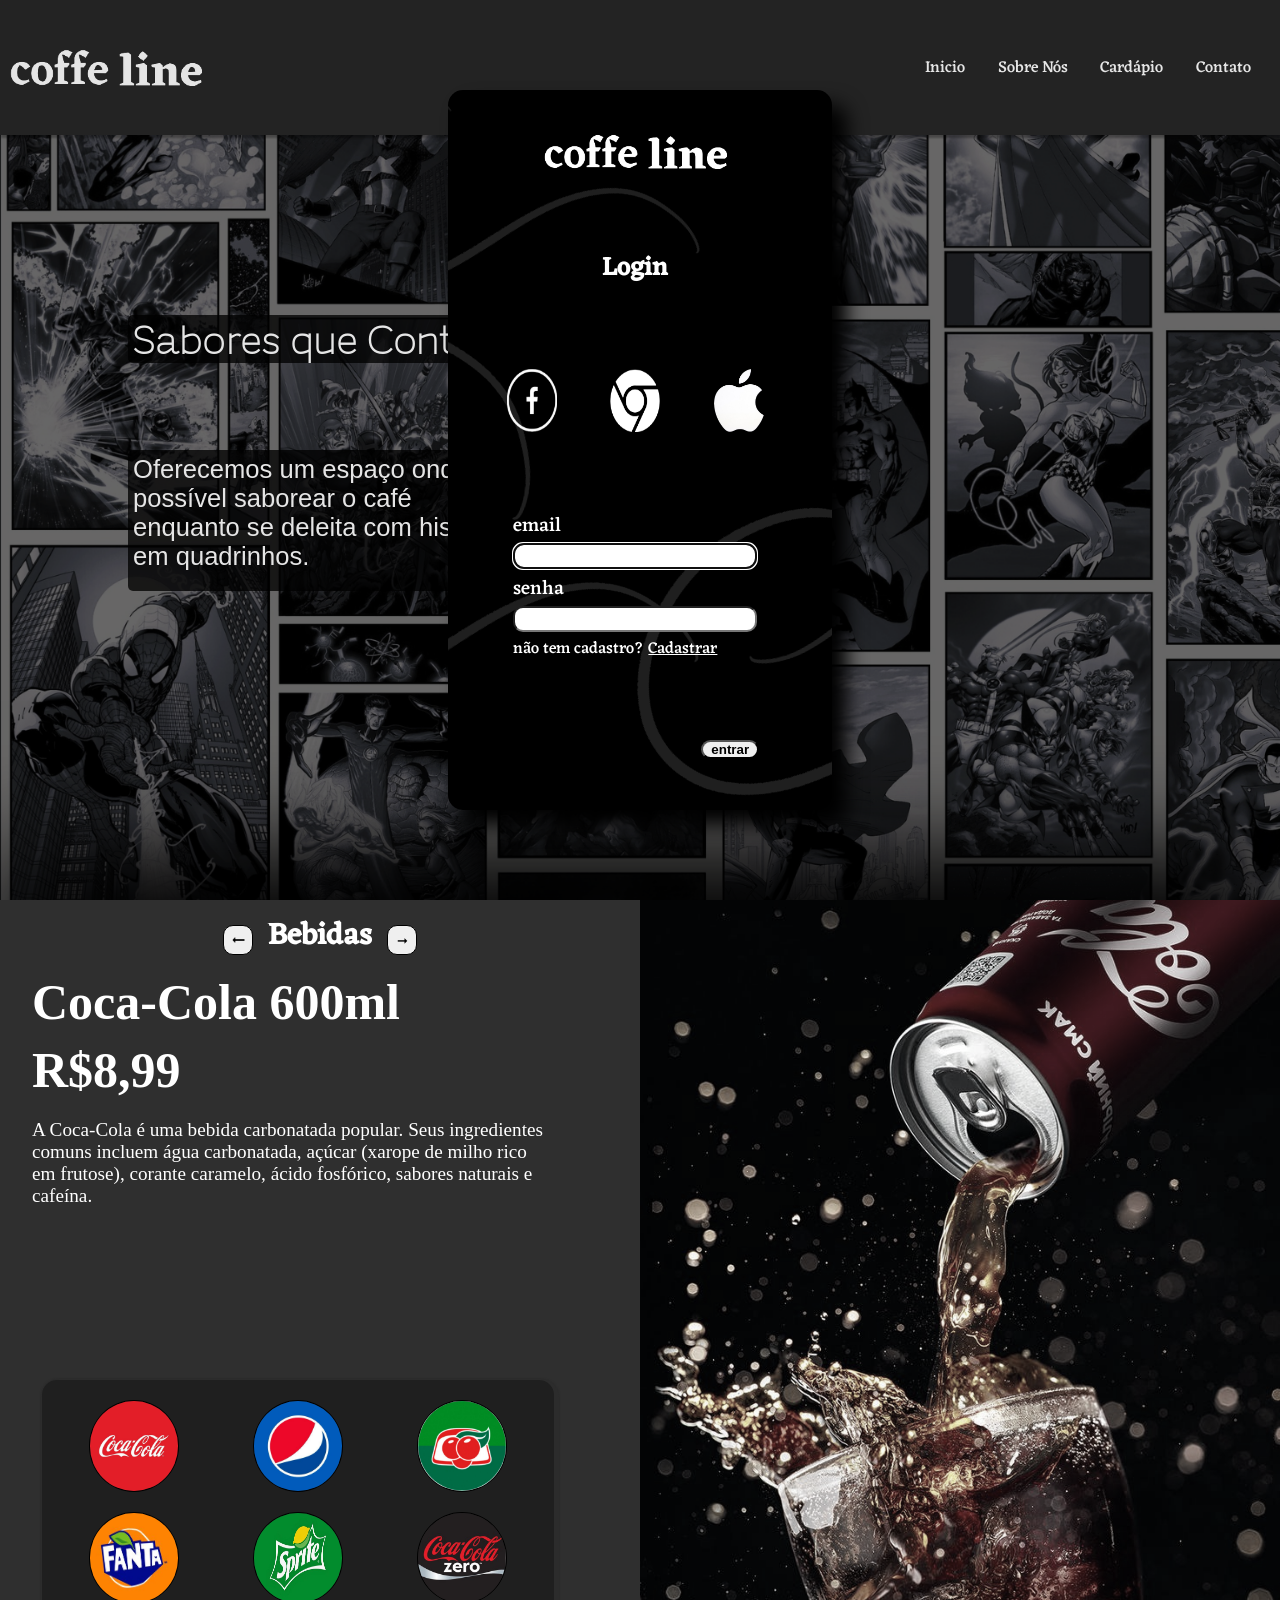
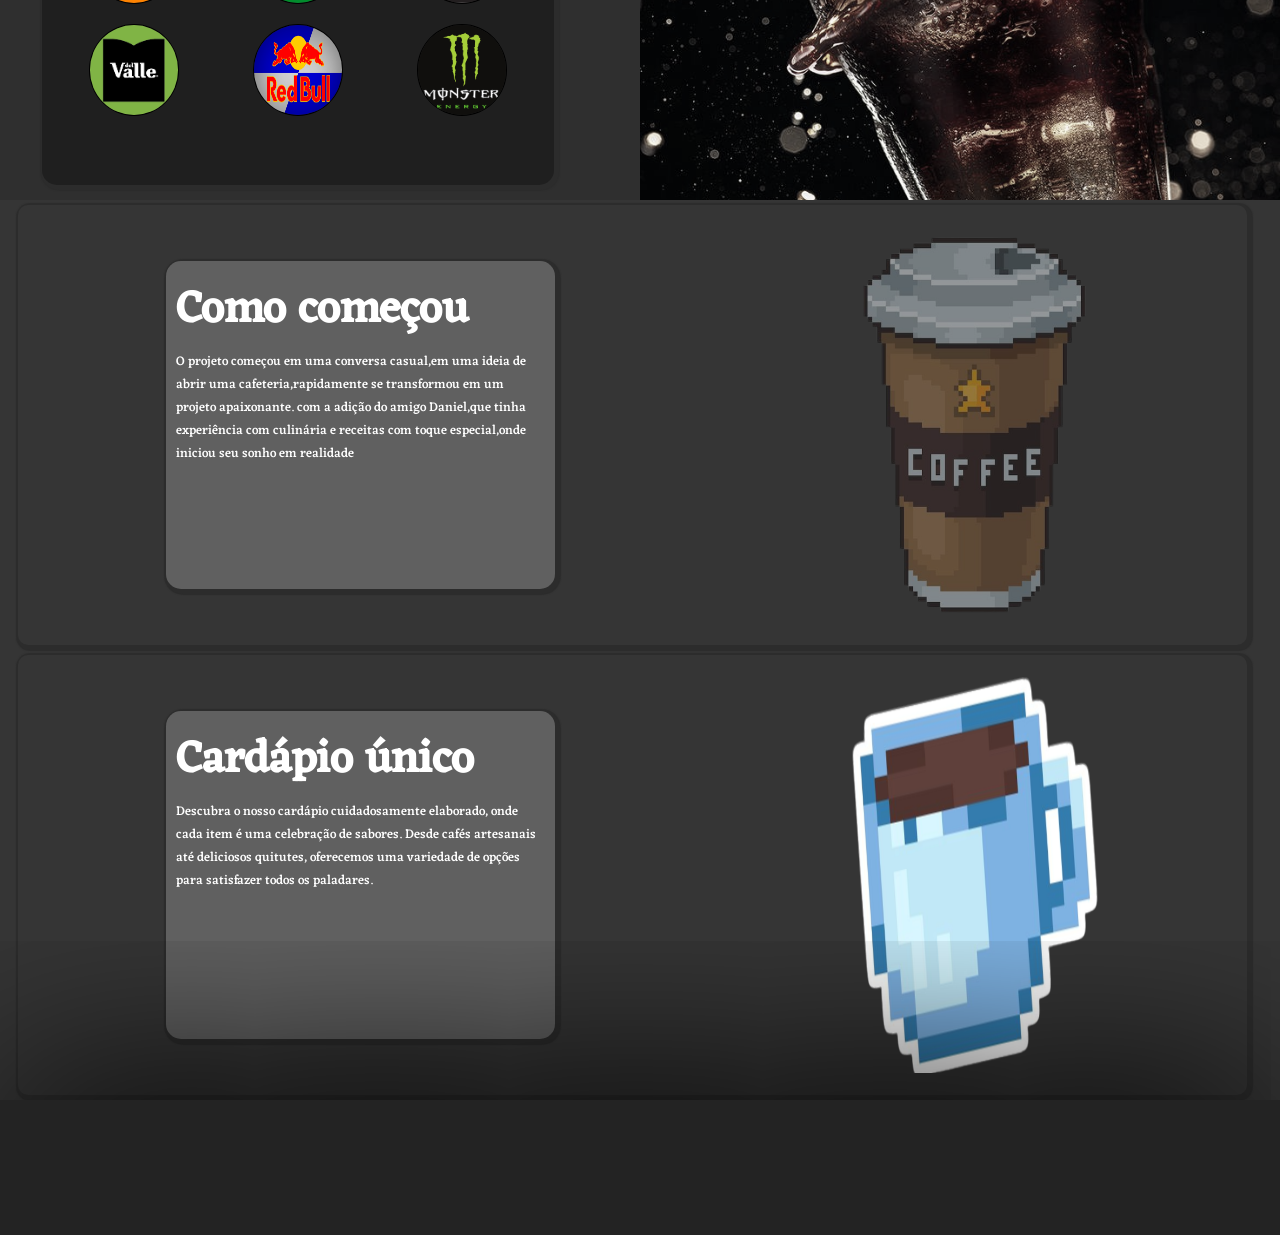
==== index.html @ c0de07dd "first commit" ====
<!DOCTYPE html>
<html lang="pt-br">
    <head>
        <meta charset="UTF-8">
        <meta name="author" content="Cauê">
        <meta name="viewport" content="width=device-width, initial-scale=1.0">
        <title>HOME| Cofe line</title>
        <link rel="stylesheet" href="static/css/style.css">
        <link rel="stylesheet" href="static/css/style2.css">
        <link rel="icon" href="static/img/logo.png" type="image/x-icon">
    </head>

    <body onload="abrirForm()">
        <dialog  id="dialog-form" >
            <form id="form-login">
                <img src="static/img/form/name-header.png" alt="logo-login" id="login-logo">
                <h3 id="login">Login</h3>

            <div id="login-imgs">
                <img class="imgform" src="static/img/form/facebook.png" alt="login-face">
                <img class="imgform" src="static/img/form/chorome.png" alt="login-chorome">
                <img class="imgform" src="static/img/form/apple.png" alt="login-apple">
            </div>
            <div>

                <label  for="email" class="input-area">email</label><br>
                <input type="email" name="email" id="contact" class="input-area"><br>
                <label  for="senha" class="input-area">senha</label><br class="br">
                <input type="password" id="senha" class="input-area"><br>
                <span class="spanCad">não tem cadastro? <a href="cadastro.html" style="color: white;">Cadastrar</a></span>

            </div>
            <div>
                <input id="button-logar"type="submit" value="entrar">
            </div>
           </form>

        </dialog>
        <header id="header">
            <div class="cabeçalho">
            <img src="static/img/form/name-header.png"  onclick="reload()" id="site-name" width="15%" height="auto" style="margin-left:10px;" >
                <ul>

                    <li class="li-header">
                        <a class="scroll-text" href="#slide-animation">Inicio</a>

                    </li>
                    <li class="li-header">
                       <a class="scroll-text" href="#aboutUs">Sobre Nós</a>
                    </li>
                    <li class="li-header">
                    <a class="scroll-text" href="#section-menu"> Cardápio</a>
                    </li>
                    <li class="li-header" onclick="contatos()">
                        Contato

                        <dialog class="janela-contato" id="janela-contato" >
                            <div id="div-contato">

                                <a class="link-contato" href="https://www.instagram.com/lukkzjj/" target="_blank">    <img src="static/img/face.png" alt="facebook Contato">
                                </a>
                                <a class="link-contato" href="https://www.instagram.com/cauekkzjj/" target="_blank">    <img src="static/img/instagran.png" alt="instagran contatos">
                                </a>
                            </div>
                        </dialog>

                    </li>

                </ul>

            </div>

                <div class="cat-image" id="backGround-1">
                        <h2 class="cat-txt" >Entre no nosso mundo em 2D!!  </h2>
                        <p class="cat-txt2">

                            Em nossa cafeteria, cada xícara de café é uma tela em branco,
                            esperando para ser preenchida com sabores
                            vibrantes e aromas que despertam.

                        </p>
                </div>
                <div id="slide-animation">
                    <div class="cat-image" id="backGround-2">
                        <h2 class="cat-txt">Sabores que Contam Histórias</h2>
                        <p class="cat-txt2">

                            Oferecemos um espaço onde é possível saborear o café enquanto
                            se deleita com histórias em quadrinhos.

                        </p>
                    </div>
                    <div class="cat-image" id="backGround-3">

                        <h2 class="cat-txt">Cada Latte, uma Obra de Gênio</h2>
                        <p class="cat-txt2">

                            Cada xícara é uma tela onde as nuances das pinturas famosas ganham vida,
                            em um verdadeiro espetáculo para os olhos e o paladar.


                        </p>
                    </div>
                </div>


        </header>
        <section id="section-menu">

                <div class="menu" id="cardapio">

                    <nav id="side-menu">
                        <button id="left" onclick="changeClassOfFoods(event)" class="arrow-button" c>🠔</button>
                        <h3  id="cardapio-escolha" >Bebidas</h3>
                        <button id="right" onclick="changeClassOfFoods(event)" class="arrow-button">➞</button>

                    </nav>
                    <div class="infoIguaria">
                        <h3 id="nome-produto">Coca-Cola 600ml</h3>
                        <h3 id="preco-produto">R$8,99</h3>
                        <p id="info-produto">A Coca-Cola é uma bebida carbonatada popular. Seus ingredientes comuns incluem água carbonatada, açúcar (xarope de milho rico em frutose), corante caramelo, ácido fosfórico, sabores naturais e cafeína.

                        </p>

                    </div>
                    <div class="menu-2">
                        <div class="grupoDeIguarias">
                            <img onclick="changeImage(event)" id="coca" class="iguarias" src="static/img/coca.jpg" alt="alimento do cardapio">
                            <img onclick="changeImage(event)" id="pepsi" class="iguarias" src="static/img/pepsi.jpeg" alt="alimento do cardapio">
                            <img onclick="changeImage(event)" id="guarana" class="iguarias" src="static/img/guarana.jpg" alt="alimento do cardapio">
                        </div>
                        <div class="grupoDeIguarias">
                            <img onclick="changeImage(event)" id="fanta" class="iguarias" src="static/img/fanta.jpg" alt="alimento do cardapio">
                            <img onclick="changeImage(event)" id="sprite" class="iguarias" src="static/img/sprite.jpg" alt="alimento do cardapio">
                            <img onclick="changeImage(event)" id="coca0" class="iguarias" src="static/img/coca0.jpg" alt="alimento do cardapio">
                            </div>
                        <div class="grupoDeIguarias">
                            <img onclick="changeImage(event)" id="dell" class="iguarias" src="static/img/dell.jpg" alt="alimento do cardapio">
                            <img onclick="changeImage(event)" id="bull" class="iguarias" src="static/img/bull.jpg" alt="alimento do cardapio">
                            <img onclick="changeImage(event)" id="monster" class="iguarias" src="static/img/monster.png" alt="alimento do cardapio">
                        </div>
                    </div>
                </div>
                <div class="menu" id="comidas">
                </div>
        </section>
        <section id="aboutUs">
            <div class="flex">
                <div class="div-about">
                    <h3 style="font-family: eczar;font-size: 3.5vw;">Como começou</h3>
                    <p style="font-size: 1vw;font-family: eczar;max-height:60%;">O projeto começou em uma conversa casual,em uma ideia de abrir uma cafeteria,rapidamente se transformou em um projeto apaixonante.
                        com a adição do amigo Daniel,que tinha experiência com culinária e receitas com toque especial,onde iniciou seu sonho em realidade</p>
                </div>
                <img class="img-about" id="cafeAbout" src="static/img/aboutUs.png" alt="sobre nós arte">
            </div>
            <div class="flex">
                <div class="div-about">
                    <h3 style="font-family: eczar;font-size: 3.5vw;">Cardápio único</h3>
                    <p style="font-size: 1vw;font-family: eczar;max-height: 30%;">Descubra o nosso cardápio cuidadosamente elaborado, onde cada item é uma celebração de sabores. Desde cafés artesanais até deliciosos quitutes, oferecemos uma variedade de opções para satisfazer todos os paladares.</p>

                </div>
                <img class="img-about" id="xicaraPixel" src="static/img/aboutUs2.png" alt="sobre nós arte">
            </div>
        </section>
        <footer>
            <div>

            </div>
        </footer>
        <script src="static/JavaScript/CF.js"></script>
        <script src="static/JavaScript/CF2.js"></script>
    </body>
</html>
---- static/css/style.css ----
*{
    margin:0;
    padding:0;
}
body{
    height:100%;
    background-color: #b70000;
    color:white;
    overflow-x: hidden;

}

html{
  scroll-behavior:smooth;
}
header{
    position:relative;
    height:100vh;
    width:100%;
}
.li-header{
    font-weight:600;
    font-family:'eczar', sans-serif;
    font-weight: 300;
    cursor: pointer;
    outline: none;
    position: relative;
    margin: 3px;
   

}
.li-header::selection,#cat-txt::selection,#cat-txt2::selection,#site-name::selection {
    background-color: transparent;
}
#site-name{
    cursor: pointer;   
}
ul{
    display: flex;
    list-style-type: none;
    width:30%;
    justify-content:space-evenly;
    position: relative;

}
.scroll-text{
    text-decoration: none;
    color: white;
  
}
.cabeçalho{
    display:flex;
    position:absolute;
    height:15%;
    background-color: #272727;
    box-shadow:2px 2px 2px 1px #0000004f;
    width:100%; 
    justify-content:space-between;
    align-items:center;
    z-index:1;
}
@keyframes slide-left{
    
    100%{
        
        transform:translateX(-100%);
        
    } 
}
    

.cat-image{         
    position: absolute;
    top:15%;
    height:100%;
    width:100%;
    background-size: cover;
    display:flex;
}
@font-face {
    font-family: 'eczar';
    src: url(../css/static/Eczar-Medium.ttf);
}
@font-face {
    font-family:'fortheenas' ;
    src: url(Fortheenas_01.otf) format('truetype');
}
.cat-txt{
    letter-spacing: 0.01em;
    font-family: 'fortheenas', sans-serif;
    font-size: 3vw;
    max-height: 3vw;
    color:#FFFFFF;
    font-weight:900;
    position:absolute;
    top: 20%; 
    left: 10%;  
    transition: ease 0.3s; 
    background-color: #000000c3;
    border-radius: 5px;
    padding: 5px;

}/*color:#363a5e;*/
.cat-txt2{  
    position: absolute;
    width: 40%;
    font-size:2vw;
    padding: 5px;
    color:#ffffff;
    max-width: 30vw;
    max-height: 30vw;
    font-family:'verdana',sans-serif;
    transition: ease 0.3s;
    background-color: #000000c3;
    border-radius: 5px;
    padding: 5px 5px 20px 5px;
    top:35%;
    left:10%;
}
#backGround-1{
    animation: slide-left 2.5s forwards;
    animation-play-state:paused; 
    background-image:url(../img/cat-image.png); 
    right: 0%;
}
#backGround-2{
    right:-100%;
    animation: slide-left 2.5s forwards;
    animation-play-state: paused; 
    background-image:url(../img/gibis.png);
}
#backGround-3{
    right:-200%;
    animation: slide-left 2.5s forwards;
    animation-play-state: paused; 
    background-image:url(../img/van-gogh.jpg);    
}
 .janela-contato{
    background-color: rgb(255, 255, 255);
    border-radius: 5px;
    border:1px solid rgba(0, 0, 0, 0.548);
    box-shadow:none ;   
    cursor: default;
    outline: none   ;
    width:100%;
    max-width: 5vw;
    height:20vh;
    max-width: 20vh;
    position:absolute;
    padding: 5px;
    opacity: 0.9;
    
    
    
 } 
 .link-contato{
    width: 70%;
    height: auto;
    text-decoration: none;
    max-width:5vw;
    cursor: default;
    outline: none   ;
 }
 .Contato{
    height: auto;
    width: 100%;
    cursor: pointer;
 }
 #div-contato{
    display: flex;
    flex-direction: column;
    justify-content: space-evenly;
    align-items: center;
    width: 100%;
    height: 100%;
 } 
#section-menu{
    background-color: #272727;
    position: relative;
    box-shadow:0 -50px 100px #000 ;
    display: flex;
    width: 100%;
    height:100vh;
    
}
.menu{
    width: 50%;
    height: 100%;
        
}
#cardapio{
    background-color: #2f2f2f;
    position: relative;
    
}
#comidas{
    background-image:url(../img/banner-coca.jpeg);
    background-position-x:50%;
    background-position-y: 70%;
    background-size: cover;
    filter:saturate(25%);
    


}
.menu-2{
    background-color: rgb(31, 31, 31);
    position: absolute;
    left: 5%;
    height: 45%;
    margin: 5px 0  0 10px;
    width: 80%;
    bottom: 15px;
    border-radius: 15px;
    box-shadow: #2c2c2c 2px 2px 1px 4px;

}

#cardapio-escolha{
    font-family: eczar; 
    font-size: 30px;
    
}
#side-menu{
    display: flex;
    justify-content: center;
    margin: 10px;
    
}
.arrow-button {
    margin: 15px 15px 0 15px;
    width: 30px;
    height: 30px;
    border:solid 1px black;
    border-radius: 10px;
}
.iguarias{
    width: 18%;
    height: 100px;
    max-height:10vh;
    border-radius: 50%;
    border: #000 solid 1px;  
    cursor: pointer;

}
.grupoDeIguarias{
    display: flex;
    justify-content: space-around;
    margin:20px 10px 5px 10px;
}
.infoIguaria{
    position: absolute;
    left:5%;
    width: 80%;
}
#nome-produto{
    font-size: 50px;
}
#preco-produto{
    font-size: 50px;
    margin:10px 0 20px 0;
}
#info-produto{
    font-size: 1.5vw;
}
#aboutUs{
    height:100vh;
    width:100%;
    background-color:rgb(53, 53, 53);
    display: flex;
    position: relative;
    flex-direction: column;
    max-height: 100vh;
    justify-content: center;

}
#cafeAbout{
    display: inline-block;
    width: 20%;
    opacity: 0.5;
}
.div-about{
    background-color:rgb(96, 96, 96) ;
    border-radius: 15px;
    width: 30%;
    padding: 10px;
    height: 70%;
    box-shadow: #2c2c2c 2px 2px 1px 4px; 

}
.flex{
    display: flex;
    justify-content: space-around;
    align-items: center;
    height: 50%;
    box-shadow: #2c2c2c 2px 2px 1px 4px; 
    position: relative;
    left:1%;
    max-height: 50vh;
    width: 96%;
    margin:5px;
    border-radius: 10px;

}
.img-about{
    display: block;
    width: 30%;
    height: 90%;
}
#xicaraPixel{
    width: 20%;
}
footer{
    background-color: #232323;
    height: 15vh; 
   position: relative;
   box-shadow: black 0 -10px 200px;
}
---- static/css/style2.css ----
#dialog-form{
    background-image:url(../img/form/site.png);
    height: 80vh;
    width: 30vw;
    max-height: 60vw;
    position: fixed;
    color: white;
    left:35%;
    top:10%;
    border-radius: 15px;
    box-shadow: 15px 15px 20px black;
    border: none;
    font-family: eczar;
}
#dialog-form:focus {
    outline: none;   
} 
#form-login{
    height:95%;
    width: 95%;
    display: flex;
    flex-direction: column;
    align-items: center;
    justify-content: space-around;
    padding: 5px;
}
.imgform{
    width: 13%;
    padding: auto;
    min-width: 50px;
    height: auto;
    cursor: pointer;
   
}
#login{
    font-family: eczar;
    font-size: 2vw;
}
#login-imgs{
    display: flex;
    justify-content: space-evenly;
}
.input-area{
    font-size: 1.5vw;
    border-radius: 10px;
}
#button-logar{
    position: absolute;
    right: 19%;
    width: 15%;
    border-radius:15px;
    font-weight: 900;
}
#login-logo{
    width: 50%;
}
#cadastrarOrLogin{
    cursor: pointer;
}
#cadastrarOrLogin:hover{
    color:gray;
}
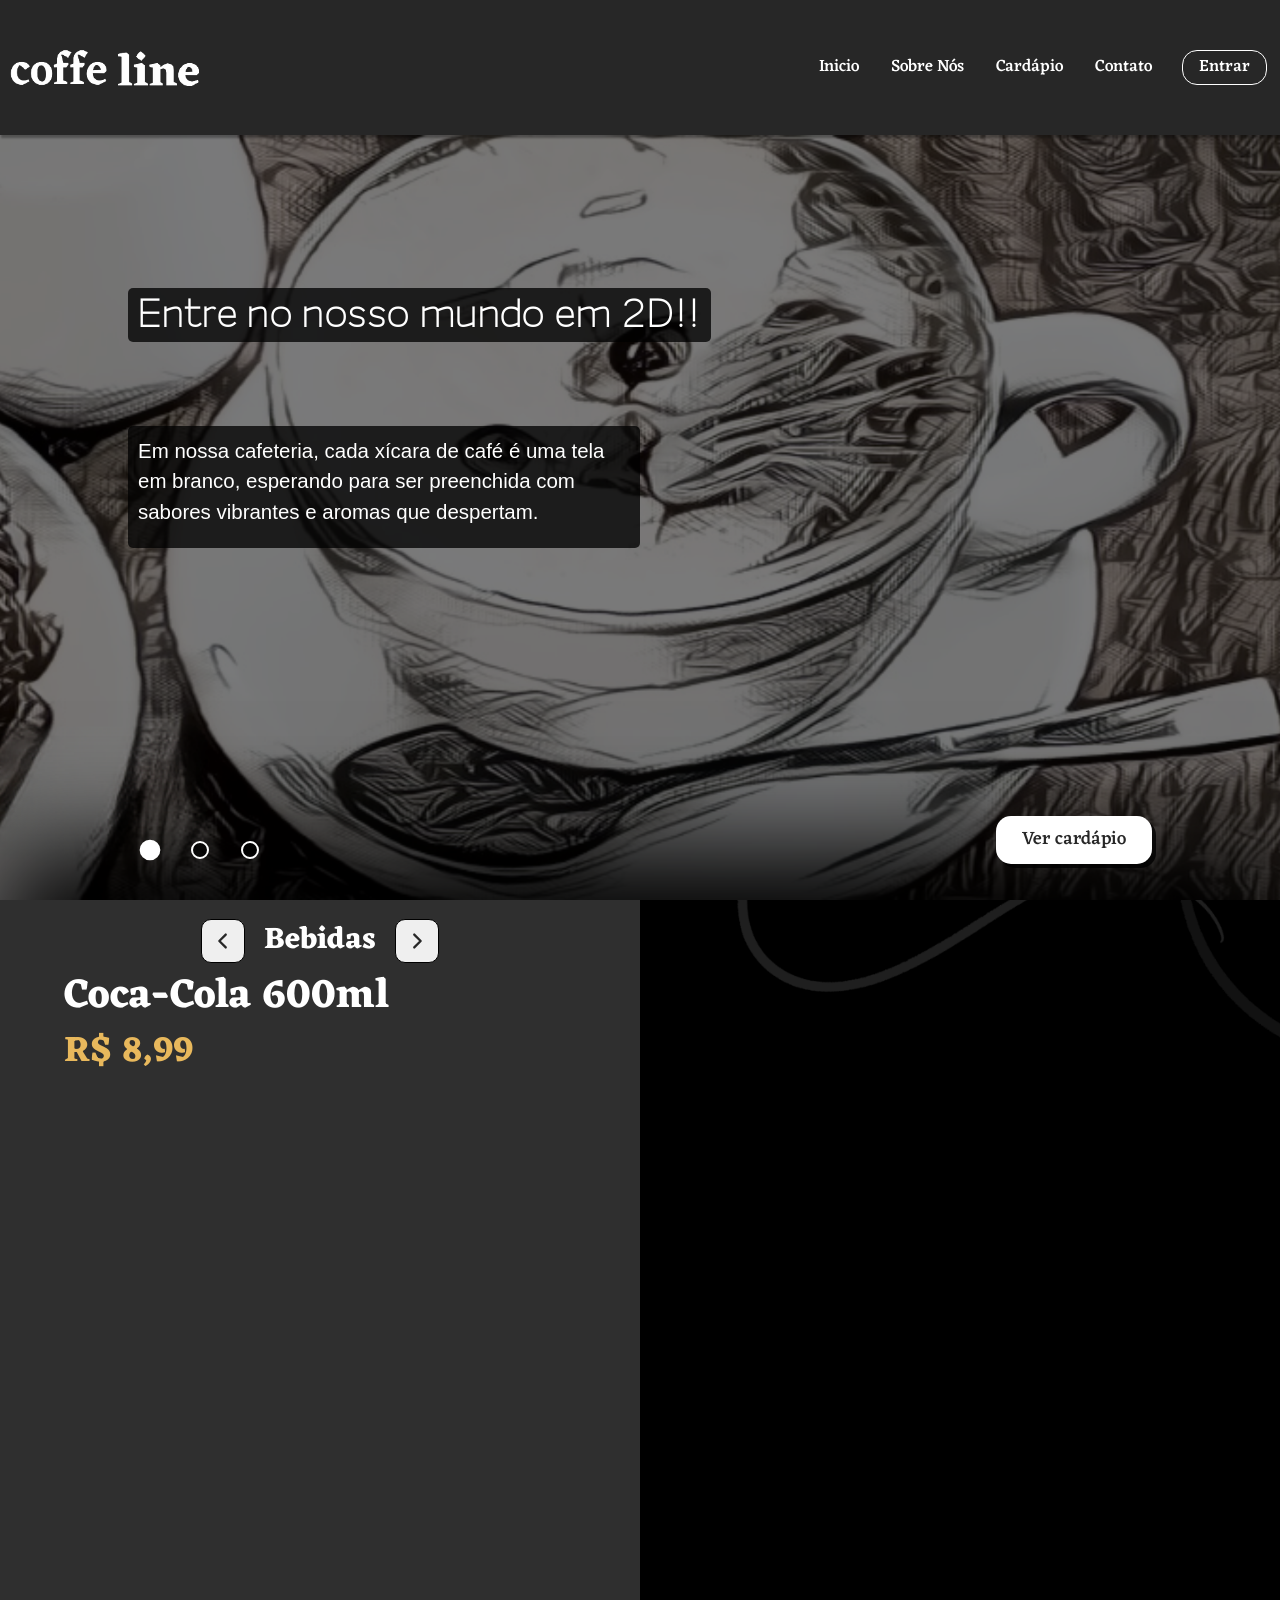
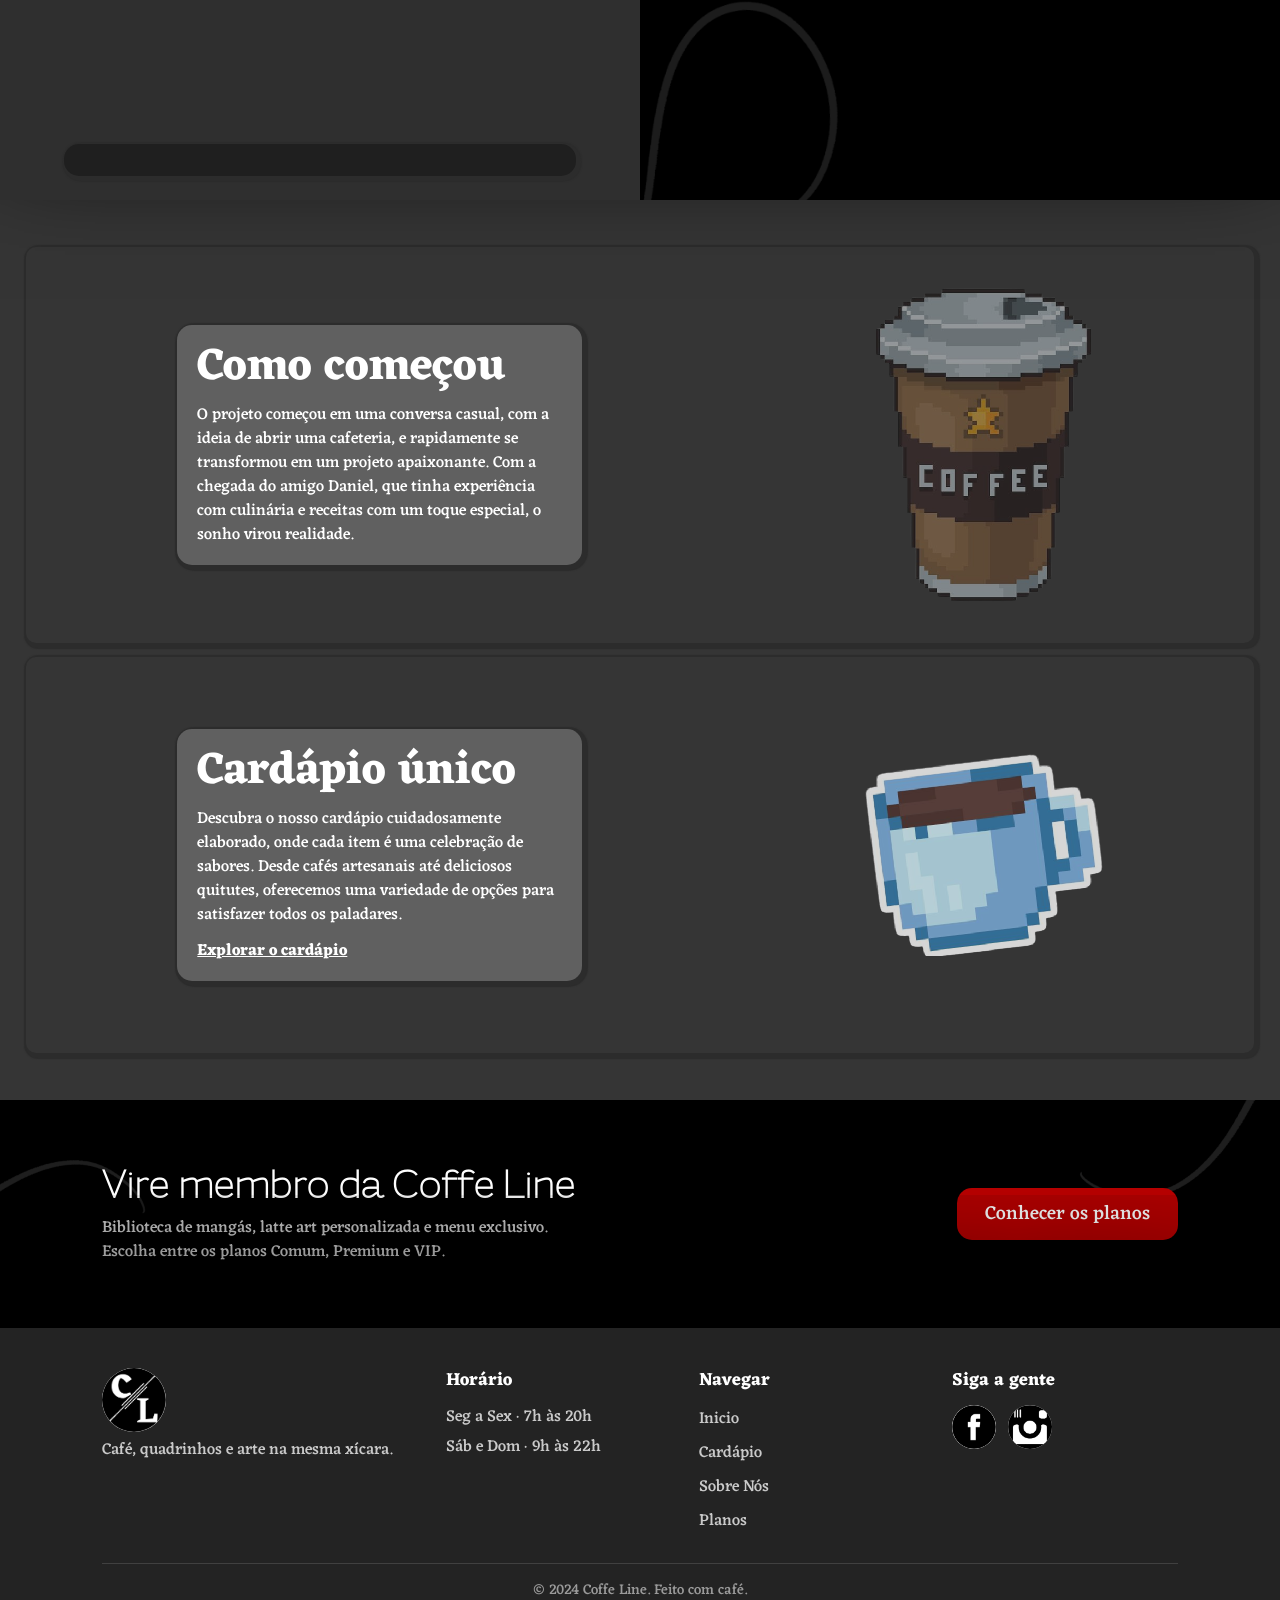
==== commit b8eebcd3: "home: cardápio por categoria, login, rodapé e versão mobile" ====
--- a/index.html
+++ b/index.html
@@ -4,169 +4,193 @@
         <meta charset="UTF-8">
         <meta name="author" content="Cauê">
         <meta name="viewport" content="width=device-width, initial-scale=1.0">
-        <title>HOME| Cofe line</title>
+        <meta name="description" content="Coffe Line: cafeteria com quadrinhos, mangás e latte art inspirada em obras de arte.">
+        <title>HOME | Coffe Line</title>
         <link rel="stylesheet" href="static/css/style.css">
         <link rel="stylesheet" href="static/css/style2.css">
-        <link rel="icon" href="static/img/logo.png" type="image/x-icon">
+        <link rel="icon" href="static/img/logo.png" type="image/png">
     </head>
 
-    <body onload="abrirForm()">
-        <dialog  id="dialog-form" >
-            <form id="form-login">
-                <img src="static/img/form/name-header.png" alt="logo-login" id="login-logo">
+    <body>
+        <a class="pular" href="#section-menu">Pular para o cardápio</a>
+
+        <dialog id="dialog-form" aria-labelledby="login">
+            <form id="form-login" novalidate>
+                <button type="button" class="fechar-dialog" onclick="fecharForm()" aria-label="Fechar login">&times;</button>
+                <img src="static/img/form/name-header.png" alt="Coffe Line" id="login-logo">
                 <h3 id="login">Login</h3>
 
-            <div id="login-imgs">
-                <img class="imgform" src="static/img/form/facebook.png" alt="login-face">
-                <img class="imgform" src="static/img/form/chorome.png" alt="login-chorome">
-                <img class="imgform" src="static/img/form/apple.png" alt="login-apple">
-            </div>
-            <div>
+                <div id="login-imgs">
+                    <button type="button" class="imgform" aria-label="Entrar com Facebook"><img src="static/img/form/facebook.png" alt=""></button>
+                    <button type="button" class="imgform" aria-label="Entrar com Google"><img src="static/img/form/chorome.png" alt=""></button>
+                    <button type="button" class="imgform" aria-label="Entrar com Apple"><img src="static/img/form/apple.png" alt=""></button>
+                </div>
+                <div class="campos-login">
+                    <label for="contact" class="input-area">email</label>
+                    <input type="email" name="email" id="contact" class="input-area" autocomplete="email" required>
+                    <label for="senha" class="input-area">senha</label>
+                    <input type="password" name="senha" id="senha" class="input-area" autocomplete="current-password" required>
+                    <p id="erro-login" role="alert"></p>
+                    <span class="spanCad">não tem cadastro? <a href="cadastro.html">Cadastrar</a></span>
+                </div>
+                <div>
+                    <input id="button-logar" type="submit" value="entrar">
+                </div>
+            </form>
+        </dialog>
 
-                <label  for="email" class="input-area">email</label><br>
-                <input type="email" name="email" id="contact" class="input-area"><br>
-                <label  for="senha" class="input-area">senha</label><br class="br">
-                <input type="password" id="senha" class="input-area"><br>
-                <span class="spanCad">não tem cadastro? <a href="cadastro.html" style="color: white;">Cadastrar</a></span>
-
-            </div>
-            <div>
-                <input id="button-logar"type="submit" value="entrar">
-            </div>
-           </form>
-
-        </dialog>
         <header id="header">
             <div class="cabeçalho">
-            <img src="static/img/form/name-header.png"  onclick="reload()" id="site-name" width="15%" height="auto" style="margin-left:10px;" >
-                <ul>
-
-                    <li class="li-header">
-                        <a class="scroll-text" href="#slide-animation">Inicio</a>
-
-                    </li>
-                    <li class="li-header">
-                       <a class="scroll-text" href="#aboutUs">Sobre Nós</a>
-                    </li>
-                    <li class="li-header">
-                    <a class="scroll-text" href="#section-menu"> Cardápio</a>
-                    </li>
-                    <li class="li-header" onclick="contatos()">
-                        Contato
-
-                        <dialog class="janela-contato" id="janela-contato" >
-                            <div id="div-contato">
-
-                                <a class="link-contato" href="https://www.instagram.com/lukkzjj/" target="_blank">    <img src="static/img/face.png" alt="facebook Contato">
-                                </a>
-                                <a class="link-contato" href="https://www.instagram.com/cauekkzjj/" target="_blank">    <img src="static/img/instagran.png" alt="instagran contatos">
-                                </a>
-                            </div>
-                        </dialog>
-
-                    </li>
-
-                </ul>
-
+                <button type="button" class="logo-botao" onclick="reload()" aria-label="Coffe Line, voltar ao início">
+                    <img src="static/img/form/name-header.png" alt="" id="site-name">
+                </button>
+                <nav aria-label="Principal">
+                    <ul>
+                        <li class="li-header">
+                            <a class="scroll-text" href="#header">Inicio</a>
+                        </li>
+                        <li class="li-header">
+                            <a class="scroll-text" href="#aboutUs">Sobre Nós</a>
+                        </li>
+                        <li class="li-header">
+                            <a class="scroll-text" href="#section-menu">Cardápio</a>
+                        </li>
+                        <li class="li-header" id="item-contato">
+                            <button type="button" id="botao-contato" class="scroll-text" onclick="contatos()" aria-expanded="false" aria-controls="janela-contato">Contato</button>
+                            <dialog class="janela-contato" id="janela-contato">
+                                <div id="div-contato">
+                                    <span class="link-contato">
+                                        <img class="Contato" src="static/img/face.png" alt="Facebook">
+                                    </span>
+                                    <span class="link-contato">
+                                        <img class="Contato" src="static/img/instagran.png" alt="Instagram">
+                                    </span>
+                                </div>
+                            </dialog>
+                        </li>
+                        <li class="li-header">
+                            <button type="button" id="botao-entrar" class="scroll-text botao-entrar" onclick="abrirForm()">Entrar</button>
+                            <span id="saudacao" hidden><span></span> · <button type="button" class="scroll-text link-sair" onclick="sair()">sair</button></span>
+                        </li>
+                    </ul>
+                </nav>
             </div>
 
-                <div class="cat-image" id="backGround-1">
-                        <h2 class="cat-txt" >Entre no nosso mundo em 2D!!  </h2>
-                        <p class="cat-txt2">
+            <div class="cat-image" id="backGround-1" role="group" aria-roledescription="slide" aria-label="1 de 3">
+                <h2 class="cat-txt">Entre no nosso mundo em 2D!!</h2>
+                <p class="cat-txt2">
+                    Em nossa cafeteria, cada xícara de café é uma tela em branco,
+                    esperando para ser preenchida com sabores
+                    vibrantes e aromas que despertam.
+                </p>
+            </div>
+            <div id="slide-animation">
+                <div class="cat-image" id="backGround-2" role="group" aria-roledescription="slide" aria-label="2 de 3">
+                    <h2 class="cat-txt">Sabores que Contam Histórias</h2>
+                    <p class="cat-txt2">
+                        Oferecemos um espaço onde é possível saborear o café enquanto
+                        se deleita com histórias em quadrinhos.
+                    </p>
+                </div>
+                <div class="cat-image" id="backGround-3" role="group" aria-roledescription="slide" aria-label="3 de 3">
+                    <h2 class="cat-txt">Cada Latte, uma Obra de Gênio</h2>
+                    <p class="cat-txt2">
+                        Cada xícara é uma tela onde as nuances das pinturas famosas ganham vida,
+                        em um verdadeiro espetáculo para os olhos e o paladar.
+                    </p>
+                </div>
+            </div>
+            <div class="pontos-slide" aria-label="Escolher slide">
+                <button type="button" class="ponto-slide" aria-label="Slide 1"></button>
+                <button type="button" class="ponto-slide" aria-label="Slide 2"></button>
+                <button type="button" class="ponto-slide" aria-label="Slide 3"></button>
+            </div>
+            <a class="cta-hero" href="#section-menu">Ver cardápio</a>
+        </header>
 
-                            Em nossa cafeteria, cada xícara de café é uma tela em branco,
-                            esperando para ser preenchida com sabores
-                            vibrantes e aromas que despertam.
-
-                        </p>
-                </div>
-                <div id="slide-animation">
-                    <div class="cat-image" id="backGround-2">
-                        <h2 class="cat-txt">Sabores que Contam Histórias</h2>
-                        <p class="cat-txt2">
-
-                            Oferecemos um espaço onde é possível saborear o café enquanto
-                            se deleita com histórias em quadrinhos.
-
-                        </p>
+        <main>
+            <section id="section-menu" aria-labelledby="cardapio-escolha">
+                <div class="menu" id="cardapio">
+                    <nav id="side-menu" aria-label="Categorias do cardápio">
+                        <button id="left" onclick="changeClassOfFoods(event)" class="arrow-button" aria-label="Categoria anterior">
+                            <svg viewBox="0 0 24 24" aria-hidden="true"><path d="M15 5l-7 7 7 7"/></svg>
+                        </button>
+                        <h3 id="cardapio-escolha" aria-live="polite">Bebidas</h3>
+                        <button id="right" onclick="changeClassOfFoods(event)" class="arrow-button" aria-label="Próxima categoria">
+                            <svg viewBox="0 0 24 24" aria-hidden="true"><path d="M9 5l7 7-7 7"/></svg>
+                        </button>
+                    </nav>
+                    <div class="infoIguaria" aria-live="polite">
+                        <h3 id="nome-produto">Coca-Cola 600ml</h3>
+                        <h3 id="preco-produto">R$ 8,99</h3>
+                        <p id="info-produto"></p>
                     </div>
-                    <div class="cat-image" id="backGround-3">
-
-                        <h2 class="cat-txt">Cada Latte, uma Obra de Gênio</h2>
-                        <p class="cat-txt2">
-
-                            Cada xícara é uma tela onde as nuances das pinturas famosas ganham vida,
-                            em um verdadeiro espetáculo para os olhos e o paladar.
-
-
-                        </p>
+                    <div class="menu-2">
+                        <div class="grupoDeIguarias" id="grade-iguarias"></div>
                     </div>
                 </div>
+                <div class="menu" id="comidas" role="img" aria-label="Coca-Cola 600ml"></div>
+            </section>
 
+            <section id="aboutUs" aria-label="Sobre nós">
+                <div class="flex">
+                    <div class="div-about">
+                        <h3>Como começou</h3>
+                        <p>O projeto começou em uma conversa casual, com a ideia de abrir uma cafeteria, e rapidamente se transformou em um projeto apaixonante.
+                            Com a chegada do amigo Daniel, que tinha experiência com culinária e receitas com um toque especial, o sonho virou realidade.</p>
+                    </div>
+                    <img class="img-about" id="cafeAbout" src="static/img/aboutUs.png" alt="Copo de café em pixel art">
+                </div>
+                <div class="flex">
+                    <div class="div-about">
+                        <h3>Cardápio único</h3>
+                        <p>Descubra o nosso cardápio cuidadosamente elaborado, onde cada item é uma celebração de sabores. Desde cafés artesanais até deliciosos quitutes, oferecemos uma variedade de opções para satisfazer todos os paladares.</p>
+                        <a class="link-about" href="#section-menu">Explorar o cardápio</a>
+                    </div>
+                    <img class="img-about" id="xicaraPixel" src="static/img/aboutUs2.png" alt="Xícara de café em pixel art">
+                </div>
+            </section>
 
-        </header>
-        <section id="section-menu">
+            <section id="planos-cta" aria-labelledby="titulo-planos">
+                <div>
+                    <h2 id="titulo-planos">Vire membro da Coffe Line</h2>
+                    <p>Biblioteca de mangás, latte art personalizada e menu exclusivo. Escolha entre os planos Comum, Premium e VIP.</p>
+                </div>
+                <a class="botao-planos" href="cadastro.html">Conhecer os planos</a>
+            </section>
+        </main>
 
-                <div class="menu" id="cardapio">
-
-                    <nav id="side-menu">
-                        <button id="left" onclick="changeClassOfFoods(event)" class="arrow-button" c>🠔</button>
-                        <h3  id="cardapio-escolha" >Bebidas</h3>
-                        <button id="right" onclick="changeClassOfFoods(event)" class="arrow-button">➞</button>
-
-                    </nav>
-                    <div class="infoIguaria">
-                        <h3 id="nome-produto">Coca-Cola 600ml</h3>
-                        <h3 id="preco-produto">R$8,99</h3>
-                        <p id="info-produto">A Coca-Cola é uma bebida carbonatada popular. Seus ingredientes comuns incluem água carbonatada, açúcar (xarope de milho rico em frutose), corante caramelo, ácido fosfórico, sabores naturais e cafeína.
-
-                        </p>
-
-                    </div>
-                    <div class="menu-2">
-                        <div class="grupoDeIguarias">
-                            <img onclick="changeImage(event)" id="coca" class="iguarias" src="static/img/coca.jpg" alt="alimento do cardapio">
-                            <img onclick="changeImage(event)" id="pepsi" class="iguarias" src="static/img/pepsi.jpeg" alt="alimento do cardapio">
-                            <img onclick="changeImage(event)" id="guarana" class="iguarias" src="static/img/guarana.jpg" alt="alimento do cardapio">
-                        </div>
-                        <div class="grupoDeIguarias">
-                            <img onclick="changeImage(event)" id="fanta" class="iguarias" src="static/img/fanta.jpg" alt="alimento do cardapio">
-                            <img onclick="changeImage(event)" id="sprite" class="iguarias" src="static/img/sprite.jpg" alt="alimento do cardapio">
-                            <img onclick="changeImage(event)" id="coca0" class="iguarias" src="static/img/coca0.jpg" alt="alimento do cardapio">
-                            </div>
-                        <div class="grupoDeIguarias">
-                            <img onclick="changeImage(event)" id="dell" class="iguarias" src="static/img/dell.jpg" alt="alimento do cardapio">
-                            <img onclick="changeImage(event)" id="bull" class="iguarias" src="static/img/bull.jpg" alt="alimento do cardapio">
-                            <img onclick="changeImage(event)" id="monster" class="iguarias" src="static/img/monster.png" alt="alimento do cardapio">
-                        </div>
+        <footer>
+            <div class="rodape">
+                <div class="rodape-col">
+                    <img src="static/img/logo.png" alt="Coffe Line" class="rodape-logo" width="64" height="64">
+                    <p>Café, quadrinhos e arte na mesma xícara.</p>
+                </div>
+                <div class="rodape-col">
+                    <h4>Horário</h4>
+                    <p>Seg a Sex · 7h às 20h</p>
+                    <p>Sáb e Dom · 9h às 22h</p>
+                </div>
+                <div class="rodape-col">
+                    <h4>Navegar</h4>
+                    <a href="#header">Inicio</a>
+                    <a href="#section-menu">Cardápio</a>
+                    <a href="#aboutUs">Sobre Nós</a>
+                    <a href="cadastro.html">Planos</a>
+                </div>
+                <div class="rodape-col">
+                    <h4>Siga a gente</h4>
+                    <div class="rodape-redes">
+                        <span><img src="static/img/face.png" alt="Facebook"></span>
+                        <span><img src="static/img/instagran.png" alt="Instagram"></span>
                     </div>
                 </div>
-                <div class="menu" id="comidas">
-                </div>
-        </section>
-        <section id="aboutUs">
-            <div class="flex">
-                <div class="div-about">
-                    <h3 style="font-family: eczar;font-size: 3.5vw;">Como começou</h3>
-                    <p style="font-size: 1vw;font-family: eczar;max-height:60%;">O projeto começou em uma conversa casual,em uma ideia de abrir uma cafeteria,rapidamente se transformou em um projeto apaixonante.
-                        com a adição do amigo Daniel,que tinha experiência com culinária e receitas com toque especial,onde iniciou seu sonho em realidade</p>
-                </div>
-                <img class="img-about" id="cafeAbout" src="static/img/aboutUs.png" alt="sobre nós arte">
             </div>
-            <div class="flex">
-                <div class="div-about">
-                    <h3 style="font-family: eczar;font-size: 3.5vw;">Cardápio único</h3>
-                    <p style="font-size: 1vw;font-family: eczar;max-height: 30%;">Descubra o nosso cardápio cuidadosamente elaborado, onde cada item é uma celebração de sabores. Desde cafés artesanais até deliciosos quitutes, oferecemos uma variedade de opções para satisfazer todos os paladares.</p>
+            <p class="copyright">&copy; <span id="ano-atual">2024</span> Coffe Line. Feito com café.</p>
+        </footer>
 
-                </div>
-                <img class="img-about" id="xicaraPixel" src="static/img/aboutUs2.png" alt="sobre nós arte">
-            </div>
-        </section>
-        <footer>
-            <div>
-
-            </div>
-        </footer>
+        <script src="static/JavaScript/cardapio.js"></script>
+        <script src="static/JavaScript/auth.js"></script>
         <script src="static/JavaScript/CF.js"></script>
         <script src="static/JavaScript/CF2.js"></script>
     </body>
--- a/static/css/style.css
+++ b/static/css/style.css
@@ -1,318 +1,622 @@
+@font-face {
+    font-family: 'eczar';
+    src: url(../css/static/Eczar-Medium.ttf);
+    font-display: swap;
+}
+@font-face {
+    font-family: 'eczar';
+    src: url(../css/static/Eczar-Bold.ttf);
+    font-weight: 700;
+    font-display: swap;
+}
+@font-face {
+    font-family:'fortheenas';
+    src: url(Fortheenas_01.otf) format('opentype');
+    font-display: swap;
+}
+
+:root{
+    --vermelho:#b70000;
+    --preto:#1f1f1f;
+    --cinza-1:#232323;
+    --cinza-2:#272727;
+    --cinza-3:#2f2f2f;
+    --cinza-4:#353535;
+    --cinza-5:#606060;
+    --texto-suave:#c9c9c9;
+    --destaque:#e8b85c;
+    --sombra-bloco:#2c2c2c 2px 2px 1px 4px;
+}
+
 *{
     margin:0;
     padding:0;
+    box-sizing: border-box;
 }
 body{
-    height:100%;
-    background-color: #b70000;
+    min-height:100%;
+    background-color: var(--cinza-2);
     color:white;
     overflow-x: hidden;
-
-}
-
+    font-family: 'eczar', Georgia, serif;
+    line-height: 1.5;
+}
 html{
-  scroll-behavior:smooth;
-}
+    scroll-behavior:smooth;
+}
+img{ max-width: 100%; }
+button{
+    font: inherit;
+    color: inherit;
+    background: none;
+    border: none;
+    cursor: pointer;
+}
+:focus-visible{
+    outline: 3px solid var(--destaque);
+    outline-offset: 3px;
+}
+.pular{
+    position: absolute;
+    left: -9999px;
+    top: 8px;
+    z-index: 100;
+    background: white;
+    color: black;
+    padding: 8px 12px;
+    border-radius: 5px;
+}
+.pular:focus{ left: 8px; }
+
+/* ---------------- Cabeçalho ---------------- */
 header{
     position:relative;
     height:100vh;
+    min-height: 520px;
     width:100%;
-}
-.li-header{
-    font-weight:600;
-    font-family:'eczar', sans-serif;
-    font-weight: 300;
-    cursor: pointer;
-    outline: none;
-    position: relative;
-    margin: 3px;
-   
-
-}
-.li-header::selection,#cat-txt::selection,#cat-txt2::selection,#site-name::selection {
-    background-color: transparent;
-}
-#site-name{
-    cursor: pointer;   
-}
-ul{
-    display: flex;
-    list-style-type: none;
-    width:30%;
-    justify-content:space-evenly;
-    position: relative;
-
-}
-.scroll-text{
-    text-decoration: none;
-    color: white;
-  
+    overflow: hidden;
 }
 .cabeçalho{
     display:flex;
     position:absolute;
     height:15%;
-    background-color: #272727;
+    min-height: 64px;
+    background-color: var(--cinza-2);
     box-shadow:2px 2px 2px 1px #0000004f;
-    width:100%; 
+    width:100%;
     justify-content:space-between;
     align-items:center;
-    z-index:1;
-}
-@keyframes slide-left{
-    
-    100%{
-        
-        transform:translateX(-100%);
-        
-    } 
-}
-    
-
-.cat-image{         
+    z-index:2;
+    padding: 0 10px;
+}
+.logo-botao{
+    width: 15%;
+    min-width: 140px;
+    display: flex;
+}
+#site-name{
+    width: 100%;
+    height: auto;
+}
+nav ul{
+    display: flex;
+    list-style-type: none;
+    gap: 6px 22px;
+    justify-content:flex-end;
+    align-items: center;
+    flex-wrap: wrap;
+    position: relative;
+}
+.li-header{
+    font-family:'eczar', sans-serif;
+    font-weight: 300;
+    position: relative;
+    margin: 3px;
+    user-select: none;
+}
+.scroll-text{
+    text-decoration: none;
+    color: white;
+    font-size: 1.05rem;
+    padding: 10px 2px;
+    display: inline-block;
+    position: relative;
+    transition: color .2s ease;
+}
+.scroll-text::after{
+    content:'';
+    position: absolute;
+    left: 0; right: 0; bottom: 6px;
+    height: 2px;
+    background: currentColor;
+    transform: scaleX(0);
+    transform-origin: left;
+    transition: transform .25s ease;
+}
+.scroll-text:hover{ color:#adadad; }
+.scroll-text:hover::after{ transform: scaleX(1); }
+#botao-contato[aria-expanded="true"]{ color:#adadad; }
+.botao-entrar{
+    border: 1px solid white;
+    border-radius: 15px;
+    padding: 4px 16px;
+}
+.botao-entrar::after{ display: none; }
+.botao-entrar:hover{
+    background: white;
+    color: var(--cinza-2);
+}
+#saudacao{
+    font-size: 1.05rem;
+    color: var(--texto-suave);
+}
+.link-sair{ font-size: .95rem; }
+[hidden]{ display: none !important; }
+
+.janela-contato{
+    background-color: rgb(255, 255, 255);
+    border-radius: 5px;
+    border:1px solid rgba(0, 0, 0, 0.548);
+    cursor: default;
+    width: 90px;
+    height: auto;
+    position:absolute;
+    left: 50%;
+    top: calc(100% + 4px);
+    transform: translateX(-50%);
+    padding: 8px;
+    opacity: 0.95;
+    z-index: 5;
+}
+#div-contato{
+    display: flex;
+    flex-direction: column;
+    gap: 10px;
+    align-items: center;
+}
+.link-contato{
+    width: 56px;
+    display: block;
+}
+.Contato{
+    width: 100%;
+    height: auto;
+    display: block;
+}
+
+/* ---------------- Banner ---------------- */
+.cat-image{
     position: absolute;
     top:15%;
-    height:100%;
+    right: 0;
+    height:85%;
     width:100%;
     background-size: cover;
+    background-position: center;
     display:flex;
-}
-@font-face {
-    font-family: 'eczar';
-    src: url(../css/static/Eczar-Medium.ttf);
-}
-@font-face {
-    font-family:'fortheenas' ;
-    src: url(Fortheenas_01.otf) format('truetype');
-}
+    will-change: transform;
+}
+#backGround-1{ background-image:url(../img/cat-image.png); }
+#backGround-2{ background-image:url(../img/gibis.png); }
+#backGround-3{ background-image:url(../img/van-gogh.jpg); }
+
 .cat-txt{
     letter-spacing: 0.01em;
     font-family: 'fortheenas', sans-serif;
-    font-size: 3vw;
-    max-height: 3vw;
+    font-size: clamp(1.6rem, 3vw, 3.4rem);
+    line-height: 1.15;
     color:#FFFFFF;
     font-weight:900;
     position:absolute;
-    top: 20%; 
-    left: 10%;  
-    transition: ease 0.3s; 
+    top: 20%;
+    left: 10%;
+    max-width: 80%;
     background-color: #000000c3;
     border-radius: 5px;
-    padding: 5px;
-
-}/*color:#363a5e;*/
-.cat-txt2{  
+    padding: 5px 10px;
+}
+.cat-txt2{
     position: absolute;
     width: 40%;
-    font-size:2vw;
-    padding: 5px;
+    font-size: clamp(1rem, 1.6vw, 1.6rem);
     color:#ffffff;
-    max-width: 30vw;
-    max-height: 30vw;
     font-family:'verdana',sans-serif;
-    transition: ease 0.3s;
+    line-height: 1.5;
     background-color: #000000c3;
     border-radius: 5px;
-    padding: 5px 5px 20px 5px;
-    top:35%;
+    padding: 10px 10px 20px 10px;
+    top:38%;
     left:10%;
 }
-#backGround-1{
-    animation: slide-left 2.5s forwards;
-    animation-play-state:paused; 
-    background-image:url(../img/cat-image.png); 
-    right: 0%;
-}
-#backGround-2{
-    right:-100%;
-    animation: slide-left 2.5s forwards;
-    animation-play-state: paused; 
-    background-image:url(../img/gibis.png);
-}
-#backGround-3{
-    right:-200%;
-    animation: slide-left 2.5s forwards;
-    animation-play-state: paused; 
-    background-image:url(../img/van-gogh.jpg);    
-}
- .janela-contato{
-    background-color: rgb(255, 255, 255);
-    border-radius: 5px;
-    border:1px solid rgba(0, 0, 0, 0.548);
-    box-shadow:none ;   
-    cursor: default;
-    outline: none   ;
-    width:100%;
-    max-width: 5vw;
-    height:20vh;
-    max-width: 20vh;
-    position:absolute;
-    padding: 5px;
-    opacity: 0.9;
-    
-    
-    
- } 
- .link-contato{
-    width: 70%;
-    height: auto;
+.pontos-slide{
+    position: absolute;
+    bottom: 28px;
+    left: 10%;
+    display: flex;
+    gap: 6px;
+    z-index: 1;
+}
+.ponto-slide{
+    width: 44px;
+    height: 44px;
+    display: grid;
+    place-items: center;
+}
+.ponto-slide::before{
+    content:'';
+    width: 14px;
+    height: 14px;
+    border-radius: 50%;
+    border: 2px solid white;
+    background: #000000c3;
+    transition: background .2s ease, transform .2s ease;
+}
+.ponto-slide[aria-current="true"]::before{
+    background: white;
+    transform: scale(1.15);
+}
+.cta-hero{
+    position: absolute;
+    right: 10%;
+    bottom: 36px;
+    z-index: 1;
+    font-family: 'eczar', sans-serif;
+    font-size: 1.15rem;
+    color: var(--cinza-2);
+    background: white;
     text-decoration: none;
-    max-width:5vw;
-    cursor: default;
-    outline: none   ;
- }
- .Contato{
-    height: auto;
+    border-radius: 15px;
+    padding: 10px 26px;
+    box-shadow: 4px 4px 0 #000000c3;
+    transition: transform .15s ease, box-shadow .15s ease;
+}
+.cta-hero:hover{
+    transform: translate(-2px,-2px);
+    box-shadow: 6px 6px 0 #000000c3;
+}
+.cta-hero:active{
+    transform: translate(2px,2px);
+    box-shadow: 2px 2px 0 #000000c3;
+}
+
+/* ---------------- Cardápio ---------------- */
+#section-menu{
+    background-color: var(--cinza-2);
+    position: relative;
+    box-shadow:0 -50px 100px #000;
+    display: flex;
     width: 100%;
-    cursor: pointer;
- }
- #div-contato{
+    min-height:100vh;
+}
+.menu{
+    width: 50%;
+    min-height: 100vh;
+}
+#cardapio{
+    background-color: var(--cinza-3);
+    position: relative;
     display: flex;
     flex-direction: column;
-    justify-content: space-evenly;
+    padding: 0 5% 24px;
+}
+#comidas{
+    background-image:url(../img/cardapio/coca.svg), url(../img/background-black.png);
+    background-position: 50% 70%;
+    background-size: cover;
+    background-repeat: no-repeat;
+    filter:saturate(25%);
+    transition: filter .4s ease;
+}
+#comidas:hover{ filter: saturate(70%); }
+#comidas.banner-pixel{
+    background-size: 55%, cover;
+    background-position: center, center;
+    image-rendering: pixelated;
+    filter: saturate(60%);
+}
+#side-menu{
+    display: flex;
+    justify-content: center;
     align-items: center;
+    margin: 18px 0 10px;
+    gap: 12px;
+}
+#cardapio-escolha{
+    font-family: eczar;
+    font-size: 30px;
+    min-width: 7ch;
+    text-align: center;
+}
+.arrow-button {
+    width: 44px;
+    height: 44px;
+    border:solid 1px black;
+    border-radius: 10px;
+    background: #efefef;
+    color: var(--cinza-2);
+    display: grid;
+    place-items: center;
+    transition: background .15s ease, transform .1s ease;
+}
+.arrow-button:hover{ background: white; }
+.arrow-button:active{ transform: scale(.94); }
+.arrow-button svg{
+    width: 22px;
+    height: 22px;
+    fill: none;
+    stroke: currentColor;
+    stroke-width: 2.5;
+    stroke-linecap: round;
+    stroke-linejoin: round;
+}
+.infoIguaria{
+    flex: 1;
+    min-height: 260px;
+}
+.infoIguaria.trocando{ animation: aparecer .35s ease-out; }
+@keyframes aparecer{
+    from{ opacity: 0; transform: translateY(8px); }
+    to{ opacity: 1; transform: none; }
+}
+#nome-produto{
+    font-size: clamp(1.9rem, 3.2vw, 3.1rem);
+    line-height: 1.15;
+}
+#preco-produto{
+    font-size: clamp(1.7rem, 2.8vw, 2.8rem);
+    margin:6px 0 14px 0;
+    color: var(--destaque);
+    font-variant-numeric: tabular-nums;
+}
+#info-produto{
+    font-size: clamp(1rem, 1.25vw, 1.3rem);
+    color: var(--texto-suave);
+    max-width: 60ch;
+}
+.menu-2{
+    background-color: rgb(31, 31, 31);
+    border-radius: 15px;
+    box-shadow: var(--sombra-bloco);
+    padding: 16px;
+    margin-top: 16px;
+}
+.grupoDeIguarias{
+    display: grid;
+    grid-template-columns: repeat(3, 1fr);
+    gap: 16px 10px;
+    justify-items: center;
+}
+.iguarias{
+    width: clamp(64px, 7vw, 100px);
+    aspect-ratio: 1;
+    border-radius: 50%;
+    border: #000 solid 1px;
+    overflow: hidden;
+    background: var(--cinza-3);
+    transition: transform .2s ease, box-shadow .2s ease;
+}
+.iguarias img{
     width: 100%;
     height: 100%;
- } 
-#section-menu{
-    background-color: #272727;
-    position: relative;
-    box-shadow:0 -50px 100px #000 ;
-    display: flex;
-    width: 100%;
-    height:100vh;
-    
-}
-.menu{
-    width: 50%;
-    height: 100%;
-        
-}
-#cardapio{
-    background-color: #2f2f2f;
-    position: relative;
-    
-}
-#comidas{
-    background-image:url(../img/banner-coca.jpeg);
-    background-position-x:50%;
-    background-position-y: 70%;
-    background-size: cover;
-    filter:saturate(25%);
-    
-
-
-}
-.menu-2{
-    background-color: rgb(31, 31, 31);
-    position: absolute;
-    left: 5%;
-    height: 45%;
-    margin: 5px 0  0 10px;
-    width: 80%;
-    bottom: 15px;
-    border-radius: 15px;
-    box-shadow: #2c2c2c 2px 2px 1px 4px;
-
-}
-
-#cardapio-escolha{
-    font-family: eczar; 
-    font-size: 30px;
-    
-}
-#side-menu{
-    display: flex;
+    object-fit: cover;
+    display: block;
+}
+.iguarias img.pixel{
+    object-fit: contain;
+    padding: 12%;
+    image-rendering: pixelated;
+}
+.iguarias:hover{ transform: scale(1.06); }
+.iguarias[aria-pressed="true"]{
+    box-shadow: 0 0 0 3px white;
+}
+
+/* ---------------- Sobre nós ---------------- */
+#aboutUs{
+    min-height:100vh;
+    width:100%;
+    background-color:var(--cinza-4);
+    display: flex;
+    flex-direction: column;
     justify-content: center;
-    margin: 10px;
-    
-}
-.arrow-button {
-    margin: 15px 15px 0 15px;
-    width: 30px;
-    height: 30px;
-    border:solid 1px black;
-    border-radius: 10px;
-}
-.iguarias{
-    width: 18%;
-    height: 100px;
-    max-height:10vh;
-    border-radius: 50%;
-    border: #000 solid 1px;  
-    cursor: pointer;
-
-}
-.grupoDeIguarias{
-    display: flex;
-    justify-content: space-around;
-    margin:20px 10px 5px 10px;
-}
-.infoIguaria{
-    position: absolute;
-    left:5%;
-    width: 80%;
-}
-#nome-produto{
-    font-size: 50px;
-}
-#preco-produto{
-    font-size: 50px;
-    margin:10px 0 20px 0;
-}
-#info-produto{
-    font-size: 1.5vw;
-}
-#aboutUs{
-    height:100vh;
-    width:100%;
-    background-color:rgb(53, 53, 53);
-    display: flex;
-    position: relative;
-    flex-direction: column;
-    max-height: 100vh;
-    justify-content: center;
-
-}
-#cafeAbout{
-    display: inline-block;
-    width: 20%;
-    opacity: 0.5;
-}
-.div-about{
-    background-color:rgb(96, 96, 96) ;
-    border-radius: 15px;
-    width: 30%;
-    padding: 10px;
-    height: 70%;
-    box-shadow: #2c2c2c 2px 2px 1px 4px; 
-
+    gap: 14px;
+    padding: 24px 2%;
 }
 .flex{
     display: flex;
     justify-content: space-around;
     align-items: center;
-    height: 50%;
-    box-shadow: #2c2c2c 2px 2px 1px 4px; 
-    position: relative;
-    left:1%;
-    max-height: 50vh;
-    width: 96%;
-    margin:5px;
+    min-height: 44vh;
+    box-shadow: var(--sombra-bloco);
+    width: 100%;
     border-radius: 10px;
-
+    padding: 20px;
+    gap: 20px;
+}
+.div-about{
+    background-color:var(--cinza-5);
+    border-radius: 15px;
+    width: 34%;
+    padding: 18px 20px;
+    box-shadow: var(--sombra-bloco);
+}
+.div-about h3{
+    font-family: eczar;
+    font-size: clamp(2rem, 3.5vw, 3.4rem);
+    line-height: 1.1;
+    margin-bottom: 10px;
+}
+.div-about p{
+    font-size: clamp(1rem, 1.15vw, 1.25rem);
+}
+.link-about{
+    display: inline-block;
+    margin-top: 12px;
+    color: white;
+    font-weight: 700;
 }
 .img-about{
     display: block;
-    width: 30%;
-    height: 90%;
+    width: 20%;
+    height: auto;
+    opacity: .5;
+    image-rendering: pixelated;
 }
 #xicaraPixel{
     width: 20%;
-}
+    opacity: .8;
+}
+
+/* ---------------- Chamada para planos ---------------- */
+#planos-cta{
+    background: var(--cinza-1) url(../img/background-black.png) center / cover;
+    display: flex;
+    align-items: center;
+    justify-content: space-between;
+    gap: 24px;
+    padding: 64px 8%;
+}
+#planos-cta h2{
+    font-family: 'fortheenas', sans-serif;
+    font-size: clamp(1.8rem, 3vw, 3rem);
+    line-height: 1.15;
+}
+#planos-cta p{
+    color: var(--texto-suave);
+    max-width: 55ch;
+    margin-top: 8px;
+}
+.botao-planos{
+    flex-shrink: 0;
+    background: var(--vermelho);
+    color: white;
+    text-decoration: none;
+    font-size: 1.2rem;
+    border-radius: 15px;
+    padding: 12px 28px;
+    box-shadow: 4px 4px 0 black;
+    transition: transform .15s ease, box-shadow .15s ease, background .15s ease;
+}
+.botao-planos:hover{
+    background: #d10000;
+    transform: translate(-2px,-2px);
+    box-shadow: 6px 6px 0 black;
+}
+
+/* ---------------- Rodapé ---------------- */
 footer{
-    background-color: #232323;
-    height: 15vh; 
-   position: relative;
-   box-shadow: black 0 -10px 200px;
-}
+    background-color: var(--cinza-1);
+    position: relative;
+    box-shadow: black 0 -10px 200px;
+    padding: 40px 8% 20px;
+}
+.rodape{
+    display: grid;
+    grid-template-columns: 1.4fr 1fr 1fr 1fr;
+    gap: 28px;
+}
+.rodape-col{
+    display: flex;
+    flex-direction: column;
+    gap: 6px;
+}
+.rodape-col h4{
+    font-size: 1.1rem;
+    margin-bottom: 4px;
+}
+.rodape-col p, .rodape-col a{
+    color: var(--texto-suave);
+    text-decoration: none;
+}
+.rodape-col a{
+    padding: 2px 0;
+    width: fit-content;
+}
+.rodape-col a:hover{ color: white; text-decoration: underline; }
+.rodape-logo{
+    width: 64px;
+    height: 64px;
+    border-radius: 50%;
+    background: white;
+}
+.rodape-redes{
+    display: flex;
+    gap: 12px;
+}
+.rodape-redes span{
+    width: 44px;
+    height: 44px;
+    display: block;
+}
+.rodape-redes img{
+    width: 100%;
+    height: 100%;
+    border-radius: 50%;
+    background: white;
+}
+.copyright{
+    border-top: 1px solid #ffffff22;
+    margin-top: 28px;
+    padding-top: 16px;
+    color: #9a9a9a;
+    font-size: .9rem;
+    text-align: center;
+}
+
+/* ---------------- Responsivo ---------------- */
+@media (max-width: 900px){
+    .cabeçalho{
+        height: auto;
+        flex-direction: column;
+        align-items: stretch;
+        padding: 8px 16px;
+        gap: 4px;
+    }
+    .logo-botao{ width: 150px; }
+    nav ul{ justify-content: flex-start; gap: 0 16px; }
+    .scroll-text{ font-size: 1rem; }
+    .cat-image{ top: 0; height: 100%; }
+    .cat-txt{
+        top: 30%;
+        left: 16px;
+        max-width: calc(100% - 32px);
+    }
+    .cat-txt2{
+        top: auto;
+        bottom: 120px;
+        left: 16px;
+        width: calc(100% - 32px);
+        max-width: 520px;
+    }
+    .pontos-slide{ left: 16px; bottom: 40px; }
+    .cta-hero{ right: 16px; }
+
+    #section-menu{ flex-direction: column-reverse; }
+    .menu{ width: 100%; min-height: 0; }
+    #comidas{ height: 42vh; }
+    #cardapio{ padding: 0 16px 24px; }
+    .infoIguaria{ min-height: 0; }
+
+    .flex{
+        flex-direction: column;
+        text-align: left;
+    }
+    .div-about{ width: 100%; }
+    .img-about, #xicaraPixel{ width: 40%; max-width: 220px; }
+
+    #planos-cta{
+        flex-direction: column;
+        align-items: flex-start;
+        padding: 48px 16px;
+    }
+    footer{ padding: 32px 16px 16px; }
+    .rodape{ grid-template-columns: 1fr 1fr; }
+}
+
+@media (prefers-reduced-motion: reduce){
+    html{ scroll-behavior: auto; }
+    *, *::before, *::after{
+        transition-duration: 0s !important;
+        animation-duration: 0s !important;
+    }
+}
--- a/static/css/style2.css
+++ b/static/css/style2.css
@@ -1,63 +1,112 @@
+/* ---------------- Login ---------------- */
 #dialog-form{
-    background-image:url(../img/form/site.png);
-    height: 80vh;
-    width: 30vw;
-    max-height: 60vw;
-    position: fixed;
+    background: var(--cinza-2) url(../img/form/site.png) center / cover;
+    width: min(420px, 92vw);
+    max-height: 92vh;
+    margin: auto;
     color: white;
-    left:35%;
-    top:10%;
     border-radius: 15px;
     box-shadow: 15px 15px 20px black;
     border: none;
     font-family: eczar;
+    overflow: auto;
 }
-#dialog-form:focus {
-    outline: none;   
-} 
+#dialog-form::backdrop{
+    background: #000000b0;
+}
+#dialog-form[open]{ animation: entrar-dialog .25s ease-out; }
+@keyframes entrar-dialog{
+    from{ opacity: 0; transform: translateY(12px) scale(.98); }
+    to{ opacity: 1; transform: none; }
+}
 #form-login{
-    height:95%;
-    width: 95%;
+    position: relative;
     display: flex;
     flex-direction: column;
     align-items: center;
-    justify-content: space-around;
-    padding: 5px;
+    gap: 16px;
+    padding: 28px 28px 24px;
 }
-.imgform{
-    width: 13%;
-    padding: auto;
-    min-width: 50px;
-    height: auto;
-    cursor: pointer;
-   
+.fechar-dialog{
+    position: absolute;
+    top: 6px;
+    right: 6px;
+    width: 44px;
+    height: 44px;
+    font-size: 1.8rem;
+    line-height: 1;
+    border-radius: 10px;
 }
+.fechar-dialog:hover{ background: #ffffff1a; }
+#login-logo{ width: 60%; }
 #login{
     font-family: eczar;
-    font-size: 2vw;
+    font-size: 1.8rem;
+    line-height: 1;
 }
 #login-imgs{
     display: flex;
-    justify-content: space-evenly;
+    justify-content: center;
+    gap: 18px;
 }
-.input-area{
-    font-size: 1.5vw;
+.imgform{
+    width: 52px;
+    height: 52px;
+    padding: 6px;
+    border-radius: 12px;
+    background: #ffffff14;
+    transition: background .15s ease, transform .1s ease;
+}
+.imgform:hover{ background: #ffffff2e; }
+.imgform:active{ transform: scale(.95); }
+.imgform img{
+    width: 100%;
+    height: 100%;
+    object-fit: contain;
+}
+.campos-login{
+    width: 100%;
+    display: flex;
+    flex-direction: column;
+    gap: 4px;
+}
+label.input-area{
+    font-size: 1rem;
+    color: var(--texto-suave);
+}
+input.input-area{
+    font-size: 1rem;
     border-radius: 10px;
+    border: 1px solid #00000066;
+    padding: 10px 12px;
+    margin-bottom: 8px;
 }
+#erro-login{
+    min-height: 1.5em;
+    color: #ff8a8a;
+    font-size: .95rem;
+}
+.spanCad{ color: var(--texto-suave); }
+.spanCad a{ color: white; font-weight: 700; }
 #button-logar{
-    position: absolute;
-    right: 19%;
-    width: 15%;
+    min-width: 140px;
     border-radius:15px;
     font-weight: 900;
+    font-size: 1.05rem;
+    padding: 10px 24px;
+    border: none;
+    background: white;
+    color: var(--cinza-2);
+    cursor: pointer;
+    font-family: eczar;
+    box-shadow: 4px 4px 0 black;
+    transition: transform .15s ease, box-shadow .15s ease;
 }
-#login-logo{
-    width: 50%;
+#button-logar:hover{
+    transform: translate(-2px,-2px);
+    box-shadow: 6px 6px 0 black;
 }
-#cadastrarOrLogin{
-    cursor: pointer;
+#button-logar:disabled{
+    opacity: .6;
+    cursor: wait;
 }
-#cadastrarOrLogin:hover{
-    color:gray;
-}
-
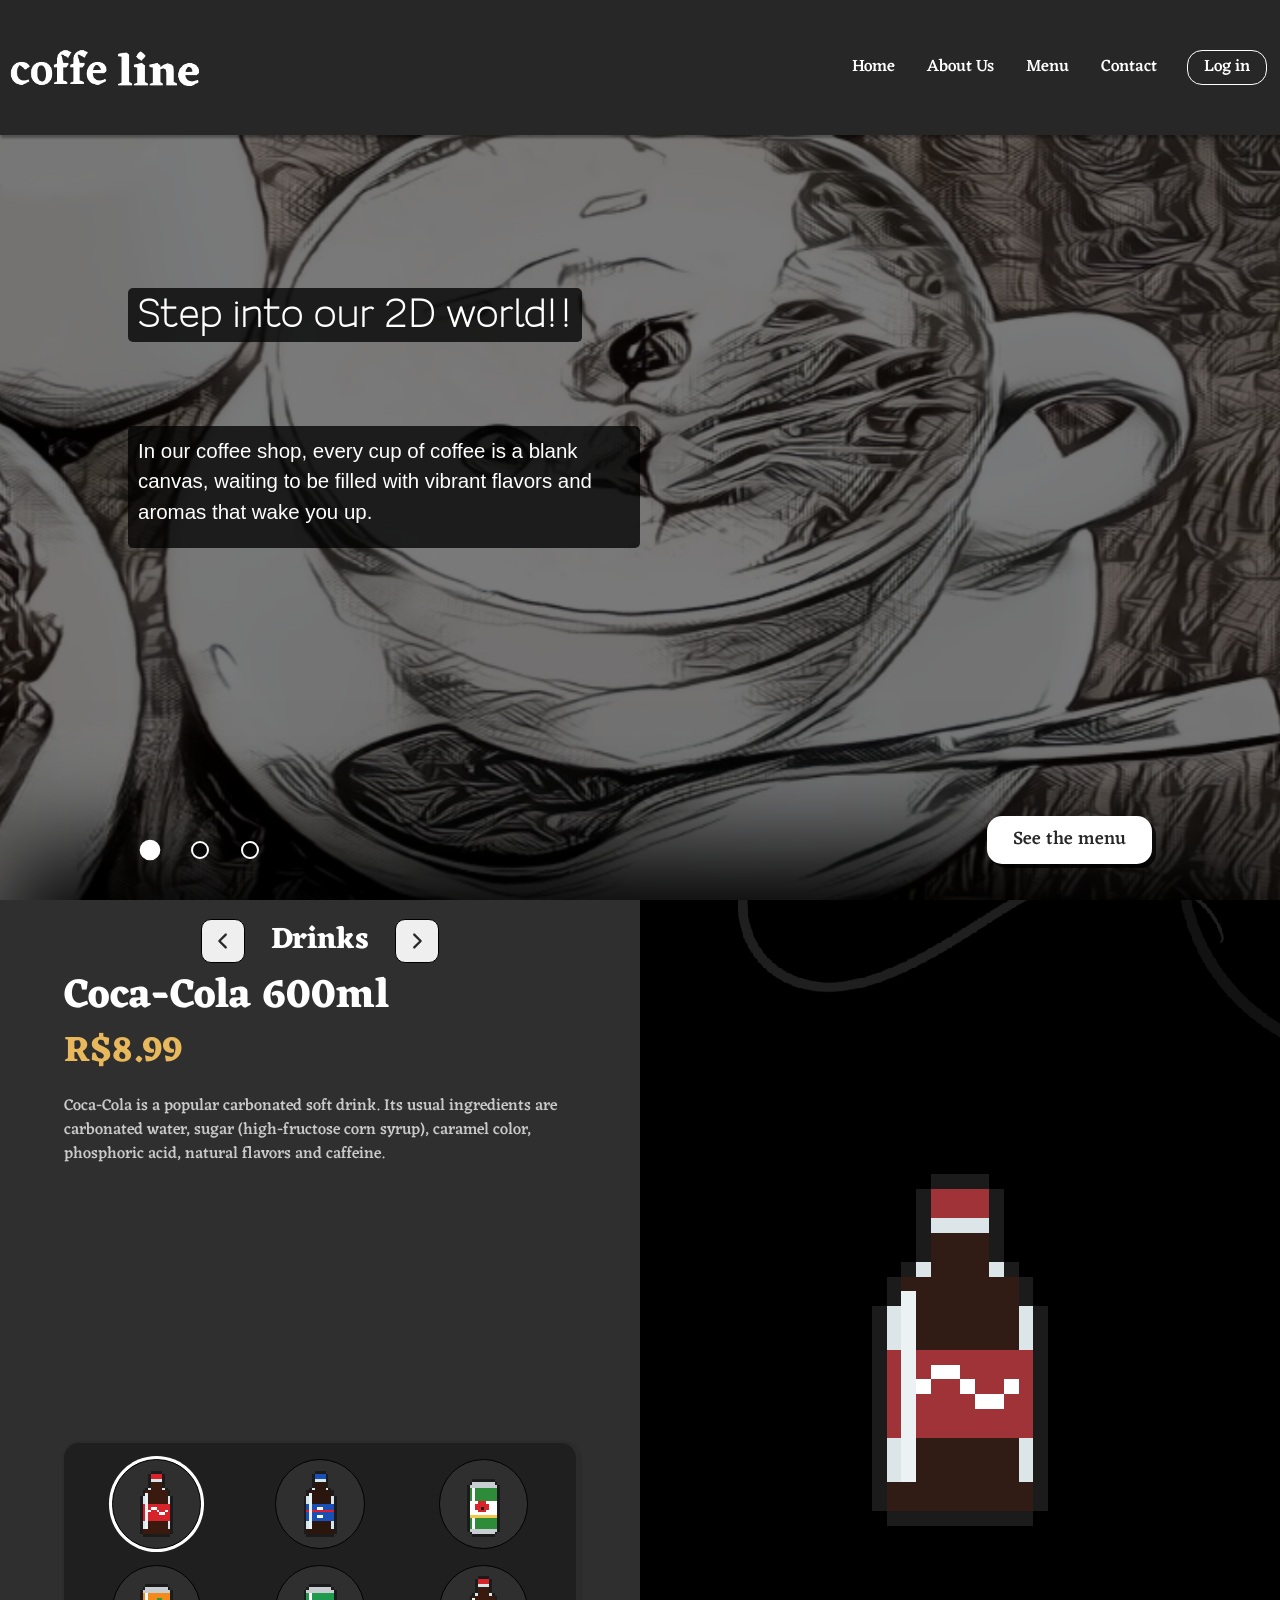
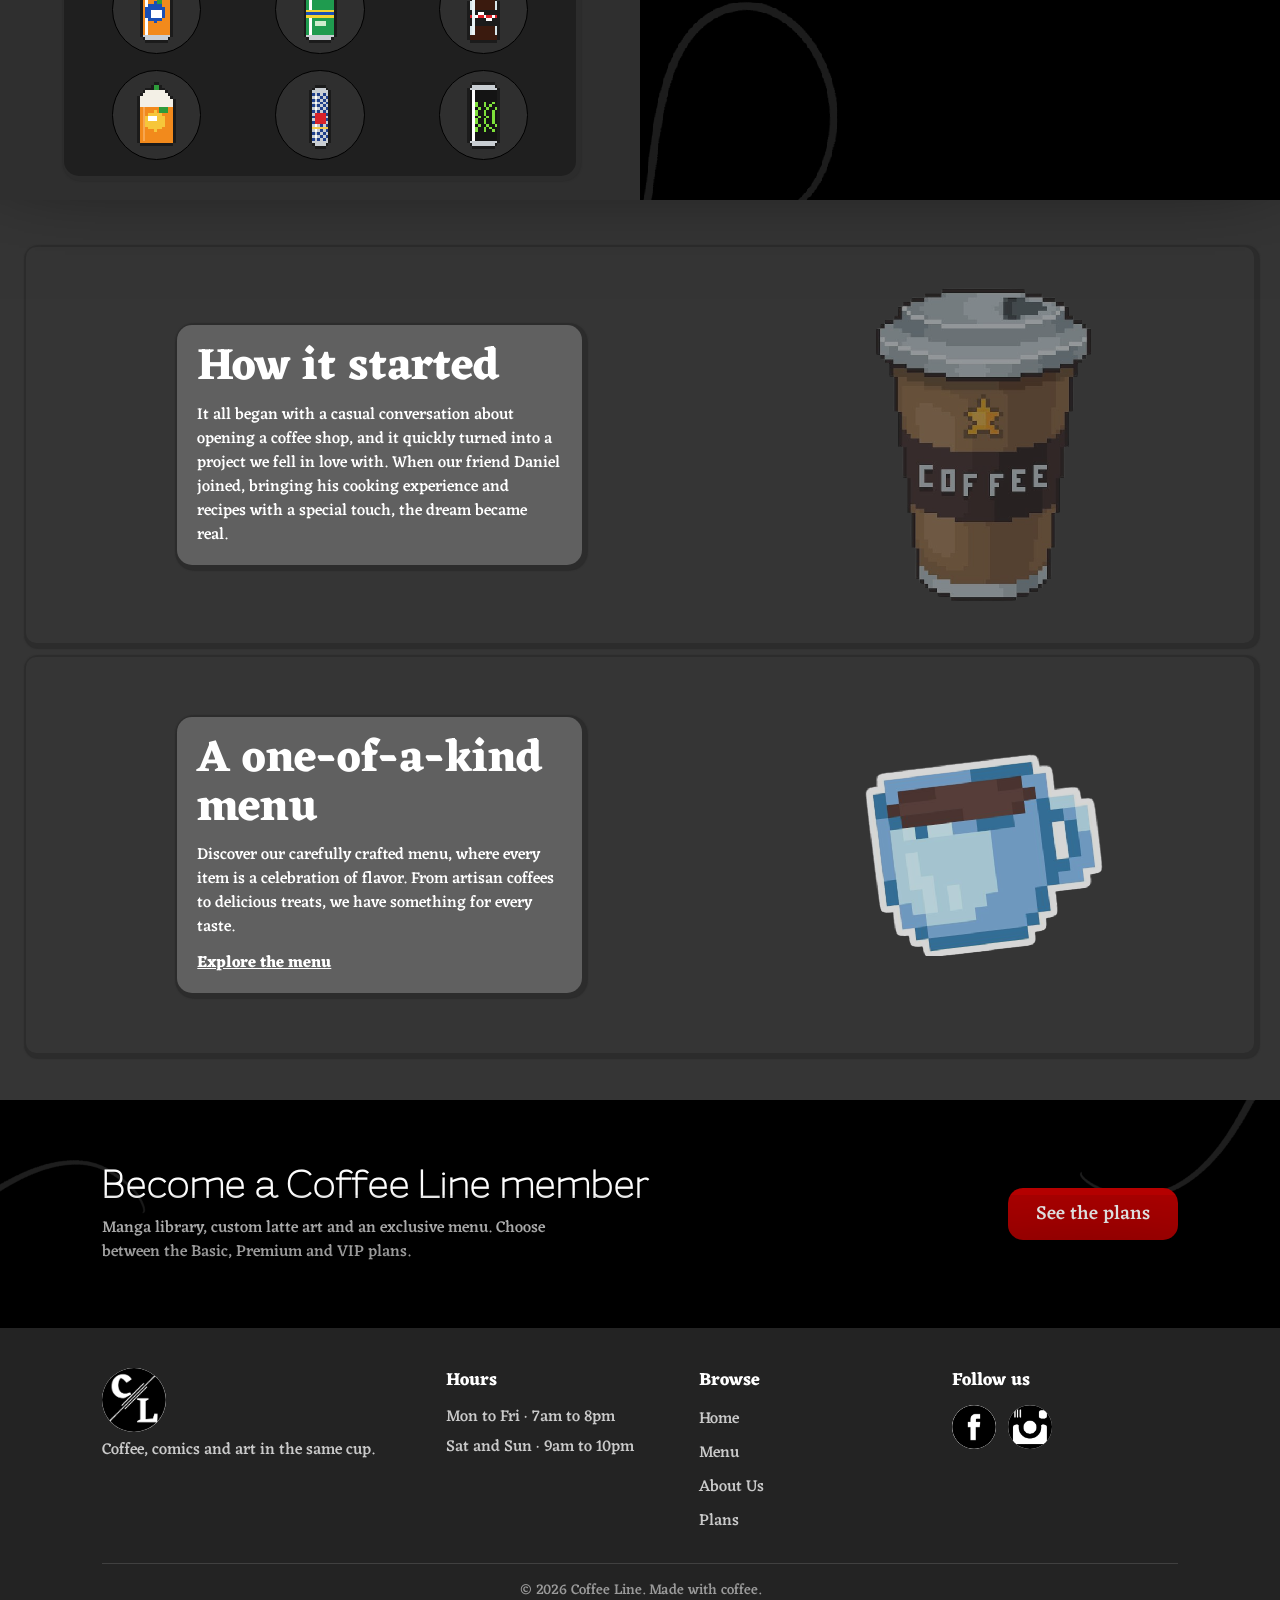
==== commit 04ac060a: "Traduz o site inteiro para inglês (textos, nomes de arquivos e código)" ====
--- a/index.html
+++ b/index.html
@@ -1,197 +1,196 @@
 <!DOCTYPE html>
-<html lang="pt-br">
+<html lang="en">
     <head>
         <meta charset="UTF-8">
-        <meta name="author" content="Cauê">
         <meta name="viewport" content="width=device-width, initial-scale=1.0">
-        <meta name="description" content="Coffe Line: cafeteria com quadrinhos, mangás e latte art inspirada em obras de arte.">
-        <title>HOME | Coffe Line</title>
-        <link rel="stylesheet" href="static/css/style.css">
-        <link rel="stylesheet" href="static/css/style2.css">
+        <meta name="description" content="Coffee Line: a coffee shop with comics, manga and latte art inspired by famous paintings.">
+        <title>HOME | Coffee Line</title>
+        <link rel="stylesheet" href="static/css/home.css">
+        <link rel="stylesheet" href="static/css/login.css">
         <link rel="icon" href="static/img/logo.png" type="image/png">
     </head>
 
     <body>
-        <a class="pular" href="#section-menu">Pular para o cardápio</a>
+        <a class="skip-link" href="#section-menu">Skip to the menu</a>
 
-        <dialog id="dialog-form" aria-labelledby="login">
-            <form id="form-login" novalidate>
-                <button type="button" class="fechar-dialog" onclick="fecharForm()" aria-label="Fechar login">&times;</button>
-                <img src="static/img/form/name-header.png" alt="Coffe Line" id="login-logo">
-                <h3 id="login">Login</h3>
+        <dialog id="login-dialog" aria-labelledby="login-title">
+            <form id="login-form" novalidate>
+                <button type="button" class="close-dialog" onclick="closeLogin()" aria-label="Close login">&times;</button>
+                <img src="static/img/login/name-header.png" alt="Coffee Line" id="login-logo">
+                <h3 id="login-title">Login</h3>
 
-                <div id="login-imgs">
-                    <button type="button" class="imgform" aria-label="Entrar com Facebook"><img src="static/img/form/facebook.png" alt=""></button>
-                    <button type="button" class="imgform" aria-label="Entrar com Google"><img src="static/img/form/chorome.png" alt=""></button>
-                    <button type="button" class="imgform" aria-label="Entrar com Apple"><img src="static/img/form/apple.png" alt=""></button>
+                <div id="social-logins">
+                    <button type="button" class="social-login" aria-label="Log in with Facebook"><img src="static/img/login/facebook.png" alt=""></button>
+                    <button type="button" class="social-login" aria-label="Log in with Google"><img src="static/img/login/google.png" alt=""></button>
+                    <button type="button" class="social-login" aria-label="Log in with Apple"><img src="static/img/login/apple.png" alt=""></button>
                 </div>
-                <div class="campos-login">
-                    <label for="contact" class="input-area">email</label>
-                    <input type="email" name="email" id="contact" class="input-area" autocomplete="email" required>
-                    <label for="senha" class="input-area">senha</label>
-                    <input type="password" name="senha" id="senha" class="input-area" autocomplete="current-password" required>
-                    <p id="erro-login" role="alert"></p>
-                    <span class="spanCad">não tem cadastro? <a href="cadastro.html">Cadastrar</a></span>
+                <div class="login-fields">
+                    <label for="login-email" class="input-area">email</label>
+                    <input type="email" name="email" id="login-email" class="input-area" autocomplete="email" required>
+                    <label for="login-password" class="input-area">password</label>
+                    <input type="password" name="password" id="login-password" class="input-area" autocomplete="current-password" required>
+                    <p id="login-error" role="alert"></p>
+                    <span class="signup-hint">no account yet? <a href="signup.html">Sign up</a></span>
                 </div>
                 <div>
-                    <input id="button-logar" type="submit" value="entrar">
+                    <input id="login-submit" type="submit" value="log in">
                 </div>
             </form>
         </dialog>
 
         <header id="header">
-            <div class="cabeçalho">
-                <button type="button" class="logo-botao" onclick="reload()" aria-label="Coffe Line, voltar ao início">
-                    <img src="static/img/form/name-header.png" alt="" id="site-name">
+            <div class="header-bar">
+                <button type="button" class="logo-button" onclick="scrollToTop()" aria-label="Coffee Line, back to top">
+                    <img src="static/img/login/name-header.png" alt="" id="site-name">
                 </button>
-                <nav aria-label="Principal">
+                <nav aria-label="Main">
                     <ul>
-                        <li class="li-header">
-                            <a class="scroll-text" href="#header">Inicio</a>
+                        <li class="nav-item">
+                            <a class="nav-link" href="#header">Home</a>
                         </li>
-                        <li class="li-header">
-                            <a class="scroll-text" href="#aboutUs">Sobre Nós</a>
+                        <li class="nav-item">
+                            <a class="nav-link" href="#about-us">About Us</a>
                         </li>
-                        <li class="li-header">
-                            <a class="scroll-text" href="#section-menu">Cardápio</a>
+                        <li class="nav-item">
+                            <a class="nav-link" href="#section-menu">Menu</a>
                         </li>
-                        <li class="li-header" id="item-contato">
-                            <button type="button" id="botao-contato" class="scroll-text" onclick="contatos()" aria-expanded="false" aria-controls="janela-contato">Contato</button>
-                            <dialog class="janela-contato" id="janela-contato">
-                                <div id="div-contato">
-                                    <span class="link-contato">
-                                        <img class="Contato" src="static/img/face.png" alt="Facebook">
+                        <li class="nav-item" id="contact-item">
+                            <button type="button" id="contact-button" class="nav-link" onclick="toggleContact()" aria-expanded="false" aria-controls="contact-popup">Contact</button>
+                            <dialog class="contact-popup" id="contact-popup">
+                                <div id="contact-links">
+                                    <span class="contact-link">
+                                        <img class="contact-icon" src="static/img/facebook.png" alt="Facebook">
                                     </span>
-                                    <span class="link-contato">
-                                        <img class="Contato" src="static/img/instagran.png" alt="Instagram">
+                                    <span class="contact-link">
+                                        <img class="contact-icon" src="static/img/instagram.png" alt="Instagram">
                                     </span>
                                 </div>
                             </dialog>
                         </li>
-                        <li class="li-header">
-                            <button type="button" id="botao-entrar" class="scroll-text botao-entrar" onclick="abrirForm()">Entrar</button>
-                            <span id="saudacao" hidden><span></span> · <button type="button" class="scroll-text link-sair" onclick="sair()">sair</button></span>
+                        <li class="nav-item">
+                            <button type="button" id="login-button" class="nav-link login-button" onclick="openLogin()">Log in</button>
+                            <span id="greeting" hidden><span></span> · <button type="button" class="nav-link logout-link" onclick="logout()">log out</button></span>
                         </li>
                     </ul>
                 </nav>
             </div>
 
-            <div class="cat-image" id="backGround-1" role="group" aria-roledescription="slide" aria-label="1 de 3">
-                <h2 class="cat-txt">Entre no nosso mundo em 2D!!</h2>
-                <p class="cat-txt2">
-                    Em nossa cafeteria, cada xícara de café é uma tela em branco,
-                    esperando para ser preenchida com sabores
-                    vibrantes e aromas que despertam.
+            <div class="slide" id="slide-1" role="group" aria-roledescription="slide" aria-label="1 of 3">
+                <h2 class="slide-title">Step into our 2D world!!</h2>
+                <p class="slide-text">
+                    In our coffee shop, every cup of coffee is a blank canvas,
+                    waiting to be filled with vibrant flavors
+                    and aromas that wake you up.
                 </p>
             </div>
-            <div id="slide-animation">
-                <div class="cat-image" id="backGround-2" role="group" aria-roledescription="slide" aria-label="2 de 3">
-                    <h2 class="cat-txt">Sabores que Contam Histórias</h2>
-                    <p class="cat-txt2">
-                        Oferecemos um espaço onde é possível saborear o café enquanto
-                        se deleita com histórias em quadrinhos.
+            <div id="slide-track">
+                <div class="slide" id="slide-2" role="group" aria-roledescription="slide" aria-label="2 of 3">
+                    <h2 class="slide-title">Flavors That Tell Stories</h2>
+                    <p class="slide-text">
+                        A place where you can enjoy your coffee while
+                        getting lost in a good comic book.
                     </p>
                 </div>
-                <div class="cat-image" id="backGround-3" role="group" aria-roledescription="slide" aria-label="3 de 3">
-                    <h2 class="cat-txt">Cada Latte, uma Obra de Gênio</h2>
-                    <p class="cat-txt2">
-                        Cada xícara é uma tela onde as nuances das pinturas famosas ganham vida,
-                        em um verdadeiro espetáculo para os olhos e o paladar.
+                <div class="slide" id="slide-3" role="group" aria-roledescription="slide" aria-label="3 of 3">
+                    <h2 class="slide-title">Every Latte, a Work of Genius</h2>
+                    <p class="slide-text">
+                        Every cup is a canvas where the nuances of famous paintings come to life,
+                        a true feast for the eyes and the palate.
                     </p>
                 </div>
             </div>
-            <div class="pontos-slide" aria-label="Escolher slide">
-                <button type="button" class="ponto-slide" aria-label="Slide 1"></button>
-                <button type="button" class="ponto-slide" aria-label="Slide 2"></button>
-                <button type="button" class="ponto-slide" aria-label="Slide 3"></button>
+            <div class="slide-dots" aria-label="Choose a slide">
+                <button type="button" class="slide-dot" aria-label="Slide 1"></button>
+                <button type="button" class="slide-dot" aria-label="Slide 2"></button>
+                <button type="button" class="slide-dot" aria-label="Slide 3"></button>
             </div>
-            <a class="cta-hero" href="#section-menu">Ver cardápio</a>
+            <a class="cta-hero" href="#section-menu">See the menu</a>
         </header>
 
         <main>
-            <section id="section-menu" aria-labelledby="cardapio-escolha">
-                <div class="menu" id="cardapio">
-                    <nav id="side-menu" aria-label="Categorias do cardápio">
-                        <button id="left" onclick="changeClassOfFoods(event)" class="arrow-button" aria-label="Categoria anterior">
+            <section id="section-menu" aria-labelledby="menu-category">
+                <div class="menu" id="menu-panel">
+                    <nav id="side-menu" aria-label="Menu categories">
+                        <button id="left" onclick="changeCategory(event)" class="arrow-button" aria-label="Previous category">
                             <svg viewBox="0 0 24 24" aria-hidden="true"><path d="M15 5l-7 7 7 7"/></svg>
                         </button>
-                        <h3 id="cardapio-escolha" aria-live="polite">Bebidas</h3>
-                        <button id="right" onclick="changeClassOfFoods(event)" class="arrow-button" aria-label="Próxima categoria">
+                        <h3 id="menu-category" aria-live="polite">Drinks</h3>
+                        <button id="right" onclick="changeCategory(event)" class="arrow-button" aria-label="Next category">
                             <svg viewBox="0 0 24 24" aria-hidden="true"><path d="M9 5l7 7-7 7"/></svg>
                         </button>
                     </nav>
-                    <div class="infoIguaria" aria-live="polite">
-                        <h3 id="nome-produto">Coca-Cola 600ml</h3>
-                        <h3 id="preco-produto">R$ 8,99</h3>
-                        <p id="info-produto"></p>
+                    <div class="menu-info" aria-live="polite">
+                        <h3 id="product-name">Coca-Cola 600ml</h3>
+                        <h3 id="product-price">R$8.99</h3>
+                        <p id="product-info"></p>
                     </div>
-                    <div class="menu-2">
-                        <div class="grupoDeIguarias" id="grade-iguarias"></div>
+                    <div class="menu-grid-wrap">
+                        <div class="menu-grid" id="menu-grid"></div>
                     </div>
                 </div>
-                <div class="menu" id="comidas" role="img" aria-label="Coca-Cola 600ml"></div>
+                <div class="menu" id="menu-banner" role="img" aria-label="Coca-Cola 600ml"></div>
             </section>
 
-            <section id="aboutUs" aria-label="Sobre nós">
+            <section id="about-us" aria-label="About us">
                 <div class="flex">
-                    <div class="div-about">
-                        <h3>Como começou</h3>
-                        <p>O projeto começou em uma conversa casual, com a ideia de abrir uma cafeteria, e rapidamente se transformou em um projeto apaixonante.
-                            Com a chegada do amigo Daniel, que tinha experiência com culinária e receitas com um toque especial, o sonho virou realidade.</p>
+                    <div class="about-text">
+                        <h3>How it started</h3>
+                        <p>It all began with a casual conversation about opening a coffee shop, and it quickly turned into a project we fell in love with.
+                            When our friend Daniel joined, bringing his cooking experience and recipes with a special touch, the dream became real.</p>
                     </div>
-                    <img class="img-about" id="cafeAbout" src="static/img/aboutUs.png" alt="Copo de café em pixel art">
+                    <img class="about-img" id="coffee-cup" src="static/img/about-us.png" alt="Pixel art coffee cup">
                 </div>
                 <div class="flex">
-                    <div class="div-about">
-                        <h3>Cardápio único</h3>
-                        <p>Descubra o nosso cardápio cuidadosamente elaborado, onde cada item é uma celebração de sabores. Desde cafés artesanais até deliciosos quitutes, oferecemos uma variedade de opções para satisfazer todos os paladares.</p>
-                        <a class="link-about" href="#section-menu">Explorar o cardápio</a>
+                    <div class="about-text">
+                        <h3>A one-of-a-kind menu</h3>
+                        <p>Discover our carefully crafted menu, where every item is a celebration of flavor. From artisan coffees to delicious treats, we have something for every taste.</p>
+                        <a class="about-link" href="#section-menu">Explore the menu</a>
                     </div>
-                    <img class="img-about" id="xicaraPixel" src="static/img/aboutUs2.png" alt="Xícara de café em pixel art">
+                    <img class="about-img" id="pixel-cup" src="static/img/about-us-2.png" alt="Pixel art coffee mug">
                 </div>
             </section>
 
-            <section id="planos-cta" aria-labelledby="titulo-planos">
+            <section id="plans-cta" aria-labelledby="plans-title">
                 <div>
-                    <h2 id="titulo-planos">Vire membro da Coffe Line</h2>
-                    <p>Biblioteca de mangás, latte art personalizada e menu exclusivo. Escolha entre os planos Comum, Premium e VIP.</p>
+                    <h2 id="plans-title">Become a Coffee Line member</h2>
+                    <p>Manga library, custom latte art and an exclusive menu. Choose between the Basic, Premium and VIP plans.</p>
                 </div>
-                <a class="botao-planos" href="cadastro.html">Conhecer os planos</a>
+                <a class="plans-button" href="signup.html">See the plans</a>
             </section>
         </main>
 
         <footer>
-            <div class="rodape">
-                <div class="rodape-col">
-                    <img src="static/img/logo.png" alt="Coffe Line" class="rodape-logo" width="64" height="64">
-                    <p>Café, quadrinhos e arte na mesma xícara.</p>
+            <div class="footer-grid">
+                <div class="footer-col">
+                    <img src="static/img/logo.png" alt="Coffee Line" class="footer-logo" width="64" height="64">
+                    <p>Coffee, comics and art in the same cup.</p>
                 </div>
-                <div class="rodape-col">
-                    <h4>Horário</h4>
-                    <p>Seg a Sex · 7h às 20h</p>
-                    <p>Sáb e Dom · 9h às 22h</p>
+                <div class="footer-col">
+                    <h4>Hours</h4>
+                    <p>Mon to Fri · 7am to 8pm</p>
+                    <p>Sat and Sun · 9am to 10pm</p>
                 </div>
-                <div class="rodape-col">
-                    <h4>Navegar</h4>
-                    <a href="#header">Inicio</a>
-                    <a href="#section-menu">Cardápio</a>
-                    <a href="#aboutUs">Sobre Nós</a>
-                    <a href="cadastro.html">Planos</a>
+                <div class="footer-col">
+                    <h4>Browse</h4>
+                    <a href="#header">Home</a>
+                    <a href="#section-menu">Menu</a>
+                    <a href="#about-us">About Us</a>
+                    <a href="signup.html">Plans</a>
                 </div>
-                <div class="rodape-col">
-                    <h4>Siga a gente</h4>
-                    <div class="rodape-redes">
-                        <span><img src="static/img/face.png" alt="Facebook"></span>
-                        <span><img src="static/img/instagran.png" alt="Instagram"></span>
+                <div class="footer-col">
+                    <h4>Follow us</h4>
+                    <div class="footer-social">
+                        <span><img src="static/img/facebook.png" alt="Facebook"></span>
+                        <span><img src="static/img/instagram.png" alt="Instagram"></span>
                     </div>
                 </div>
             </div>
-            <p class="copyright">&copy; <span id="ano-atual">2024</span> Coffe Line. Feito com café.</p>
+            <p class="copyright">&copy; <span id="current-year">2024</span> Coffee Line. Made with coffee.</p>
         </footer>
 
-        <script src="static/JavaScript/cardapio.js"></script>
-        <script src="static/JavaScript/auth.js"></script>
-        <script src="static/JavaScript/CF.js"></script>
-        <script src="static/JavaScript/CF2.js"></script>
+        <script src="static/js/menu-data.js"></script>
+        <script src="static/js/auth.js"></script>
+        <script src="static/js/home.js"></script>
+        <script src="static/js/login.js"></script>
     </body>
 </html>
--- a/static/css/home.css
+++ b/static/css/home.css
@@ -0,0 +1,622 @@
+@font-face {
+    font-family: 'eczar';
+    src: url(../fonts/Eczar-Medium.ttf);
+    font-display: swap;
+}
+@font-face {
+    font-family: 'eczar';
+    src: url(../fonts/Eczar-Bold.ttf);
+    font-weight: 700;
+    font-display: swap;
+}
+@font-face {
+    font-family:'fortheenas';
+    src: url(../fonts/Fortheenas_01.otf) format('opentype');
+    font-display: swap;
+}
+
+:root{
+    --red:#b70000;
+    --black:#1f1f1f;
+    --gray-1:#232323;
+    --gray-2:#272727;
+    --gray-3:#2f2f2f;
+    --gray-4:#353535;
+    --gray-5:#606060;
+    --text-muted:#c9c9c9;
+    --accent:#e8b85c;
+    --block-shadow:#2c2c2c 2px 2px 1px 4px;
+}
+
+*{
+    margin:0;
+    padding:0;
+    box-sizing: border-box;
+}
+body{
+    min-height:100%;
+    background-color: var(--gray-2);
+    color:white;
+    overflow-x: hidden;
+    font-family: 'eczar', Georgia, serif;
+    line-height: 1.5;
+}
+html{
+    scroll-behavior:smooth;
+}
+img{ max-width: 100%; }
+button{
+    font: inherit;
+    color: inherit;
+    background: none;
+    border: none;
+    cursor: pointer;
+}
+:focus-visible{
+    outline: 3px solid var(--accent);
+    outline-offset: 3px;
+}
+.skip-link{
+    position: absolute;
+    left: -9999px;
+    top: 8px;
+    z-index: 100;
+    background: white;
+    color: black;
+    padding: 8px 12px;
+    border-radius: 5px;
+}
+.skip-link:focus{ left: 8px; }
+
+/* ---------------- Header ---------------- */
+header{
+    position:relative;
+    height:100vh;
+    min-height: 520px;
+    width:100%;
+    overflow: hidden;
+}
+.header-bar{
+    display:flex;
+    position:absolute;
+    height:15%;
+    min-height: 64px;
+    background-color: var(--gray-2);
+    box-shadow:2px 2px 2px 1px #0000004f;
+    width:100%;
+    justify-content:space-between;
+    align-items:center;
+    z-index:2;
+    padding: 0 10px;
+}
+.logo-button{
+    width: 15%;
+    min-width: 140px;
+    display: flex;
+}
+#site-name{
+    width: 100%;
+    height: auto;
+}
+nav ul{
+    display: flex;
+    list-style-type: none;
+    gap: 6px 22px;
+    justify-content:flex-end;
+    align-items: center;
+    flex-wrap: wrap;
+    position: relative;
+}
+.nav-item{
+    font-family:'eczar', sans-serif;
+    font-weight: 300;
+    position: relative;
+    margin: 3px;
+    user-select: none;
+}
+.nav-link{
+    text-decoration: none;
+    color: white;
+    font-size: 1.05rem;
+    padding: 10px 2px;
+    display: inline-block;
+    position: relative;
+    transition: color .2s ease;
+}
+.nav-link::after{
+    content:'';
+    position: absolute;
+    left: 0; right: 0; bottom: 6px;
+    height: 2px;
+    background: currentColor;
+    transform: scaleX(0);
+    transform-origin: left;
+    transition: transform .25s ease;
+}
+.nav-link:hover{ color:#adadad; }
+.nav-link:hover::after{ transform: scaleX(1); }
+#contact-button[aria-expanded="true"]{ color:#adadad; }
+.login-button{
+    border: 1px solid white;
+    border-radius: 15px;
+    padding: 4px 16px;
+}
+.login-button::after{ display: none; }
+.login-button:hover{
+    background: white;
+    color: var(--gray-2);
+}
+#greeting{
+    font-size: 1.05rem;
+    color: var(--text-muted);
+}
+.logout-link{ font-size: .95rem; }
+[hidden]{ display: none !important; }
+
+.contact-popup{
+    background-color: rgb(255, 255, 255);
+    border-radius: 5px;
+    border:1px solid rgba(0, 0, 0, 0.548);
+    cursor: default;
+    width: 90px;
+    height: auto;
+    position:absolute;
+    left: 50%;
+    top: calc(100% + 4px);
+    transform: translateX(-50%);
+    padding: 8px;
+    opacity: 0.95;
+    z-index: 5;
+}
+#contact-links{
+    display: flex;
+    flex-direction: column;
+    gap: 10px;
+    align-items: center;
+}
+.contact-link{
+    width: 56px;
+    display: block;
+}
+.contact-icon{
+    width: 100%;
+    height: auto;
+    display: block;
+}
+
+/* ---------------- Banner ---------------- */
+.slide{
+    position: absolute;
+    top:15%;
+    right: 0;
+    height:85%;
+    width:100%;
+    background-size: cover;
+    background-position: center;
+    display:flex;
+    will-change: transform;
+}
+#slide-1{ background-image:url(../img/cat-image.png); }
+#slide-2{ background-image:url(../img/comics.png); }
+#slide-3{ background-image:url(../img/van-gogh.jpg); }
+
+.slide-title{
+    letter-spacing: 0.01em;
+    font-family: 'fortheenas', sans-serif;
+    font-size: clamp(1.6rem, 3vw, 3.4rem);
+    line-height: 1.15;
+    color:#FFFFFF;
+    font-weight:900;
+    position:absolute;
+    top: 20%;
+    left: 10%;
+    max-width: 80%;
+    background-color: #000000c3;
+    border-radius: 5px;
+    padding: 5px 10px;
+}
+.slide-text{
+    position: absolute;
+    width: 40%;
+    font-size: clamp(1rem, 1.6vw, 1.6rem);
+    color:#ffffff;
+    font-family:'verdana',sans-serif;
+    line-height: 1.5;
+    background-color: #000000c3;
+    border-radius: 5px;
+    padding: 10px 10px 20px 10px;
+    top:38%;
+    left:10%;
+}
+.slide-dots{
+    position: absolute;
+    bottom: 28px;
+    left: 10%;
+    display: flex;
+    gap: 6px;
+    z-index: 1;
+}
+.slide-dot{
+    width: 44px;
+    height: 44px;
+    display: grid;
+    place-items: center;
+}
+.slide-dot::before{
+    content:'';
+    width: 14px;
+    height: 14px;
+    border-radius: 50%;
+    border: 2px solid white;
+    background: #000000c3;
+    transition: background .2s ease, transform .2s ease;
+}
+.slide-dot[aria-current="true"]::before{
+    background: white;
+    transform: scale(1.15);
+}
+.cta-hero{
+    position: absolute;
+    right: 10%;
+    bottom: 36px;
+    z-index: 1;
+    font-family: 'eczar', sans-serif;
+    font-size: 1.15rem;
+    color: var(--gray-2);
+    background: white;
+    text-decoration: none;
+    border-radius: 15px;
+    padding: 10px 26px;
+    box-shadow: 4px 4px 0 #000000c3;
+    transition: transform .15s ease, box-shadow .15s ease;
+}
+.cta-hero:hover{
+    transform: translate(-2px,-2px);
+    box-shadow: 6px 6px 0 #000000c3;
+}
+.cta-hero:active{
+    transform: translate(2px,2px);
+    box-shadow: 2px 2px 0 #000000c3;
+}
+
+/* ---------------- Menu ---------------- */
+#section-menu{
+    background-color: var(--gray-2);
+    position: relative;
+    box-shadow:0 -50px 100px #000;
+    display: flex;
+    width: 100%;
+    min-height:100vh;
+}
+.menu{
+    width: 50%;
+    min-height: 100vh;
+}
+#menu-panel{
+    background-color: var(--gray-3);
+    position: relative;
+    display: flex;
+    flex-direction: column;
+    padding: 0 5% 24px;
+}
+#menu-banner{
+    background-image:url(../img/menu/coke.svg), url(../img/background-black.png);
+    background-position: 50% 70%;
+    background-size: cover;
+    background-repeat: no-repeat;
+    filter:saturate(25%);
+    transition: filter .4s ease;
+}
+#menu-banner:hover{ filter: saturate(70%); }
+#menu-banner.banner-pixel{
+    background-size: 55%, cover;
+    background-position: center, center;
+    image-rendering: pixelated;
+    filter: saturate(60%);
+}
+#side-menu{
+    display: flex;
+    justify-content: center;
+    align-items: center;
+    margin: 18px 0 10px;
+    gap: 12px;
+}
+#menu-category{
+    font-family: eczar;
+    font-size: 30px;
+    min-width: 7ch;
+    text-align: center;
+}
+.arrow-button {
+    width: 44px;
+    height: 44px;
+    border:solid 1px black;
+    border-radius: 10px;
+    background: #efefef;
+    color: var(--gray-2);
+    display: grid;
+    place-items: center;
+    transition: background .15s ease, transform .1s ease;
+}
+.arrow-button:hover{ background: white; }
+.arrow-button:active{ transform: scale(.94); }
+.arrow-button svg{
+    width: 22px;
+    height: 22px;
+    fill: none;
+    stroke: currentColor;
+    stroke-width: 2.5;
+    stroke-linecap: round;
+    stroke-linejoin: round;
+}
+.menu-info{
+    flex: 1;
+    min-height: 260px;
+}
+.menu-info.switching{ animation: fade-in .35s ease-out; }
+@keyframes fade-in{
+    from{ opacity: 0; transform: translateY(8px); }
+    to{ opacity: 1; transform: none; }
+}
+#product-name{
+    font-size: clamp(1.9rem, 3.2vw, 3.1rem);
+    line-height: 1.15;
+}
+#product-price{
+    font-size: clamp(1.7rem, 2.8vw, 2.8rem);
+    margin:6px 0 14px 0;
+    color: var(--accent);
+    font-variant-numeric: tabular-nums;
+}
+#product-info{
+    font-size: clamp(1rem, 1.25vw, 1.3rem);
+    color: var(--text-muted);
+    max-width: 60ch;
+}
+.menu-grid-wrap{
+    background-color: rgb(31, 31, 31);
+    border-radius: 15px;
+    box-shadow: var(--block-shadow);
+    padding: 16px;
+    margin-top: 16px;
+}
+.menu-grid{
+    display: grid;
+    grid-template-columns: repeat(3, 1fr);
+    gap: 16px 10px;
+    justify-items: center;
+}
+.menu-item{
+    width: clamp(64px, 7vw, 100px);
+    aspect-ratio: 1;
+    border-radius: 50%;
+    border: #000 solid 1px;
+    overflow: hidden;
+    background: var(--gray-3);
+    transition: transform .2s ease, box-shadow .2s ease;
+}
+.menu-item img{
+    width: 100%;
+    height: 100%;
+    object-fit: cover;
+    display: block;
+}
+.menu-item img.pixel{
+    object-fit: contain;
+    padding: 12%;
+    image-rendering: pixelated;
+}
+.menu-item:hover{ transform: scale(1.06); }
+.menu-item[aria-pressed="true"]{
+    box-shadow: 0 0 0 3px white;
+}
+
+/* ---------------- About us ---------------- */
+#about-us{
+    min-height:100vh;
+    width:100%;
+    background-color:var(--gray-4);
+    display: flex;
+    flex-direction: column;
+    justify-content: center;
+    gap: 14px;
+    padding: 24px 2%;
+}
+.flex{
+    display: flex;
+    justify-content: space-around;
+    align-items: center;
+    min-height: 44vh;
+    box-shadow: var(--block-shadow);
+    width: 100%;
+    border-radius: 10px;
+    padding: 20px;
+    gap: 20px;
+}
+.about-text{
+    background-color:var(--gray-5);
+    border-radius: 15px;
+    width: 34%;
+    padding: 18px 20px;
+    box-shadow: var(--block-shadow);
+}
+.about-text h3{
+    font-family: eczar;
+    font-size: clamp(2rem, 3.5vw, 3.4rem);
+    line-height: 1.1;
+    margin-bottom: 10px;
+}
+.about-text p{
+    font-size: clamp(1rem, 1.15vw, 1.25rem);
+}
+.about-link{
+    display: inline-block;
+    margin-top: 12px;
+    color: white;
+    font-weight: 700;
+}
+.about-img{
+    display: block;
+    width: 20%;
+    height: auto;
+    opacity: .5;
+    image-rendering: pixelated;
+}
+#pixel-cup{
+    width: 20%;
+    opacity: .8;
+}
+
+/* ---------------- Plans call to action ---------------- */
+#plans-cta{
+    background: var(--gray-1) url(../img/background-black.png) center / cover;
+    display: flex;
+    align-items: center;
+    justify-content: space-between;
+    gap: 24px;
+    padding: 64px 8%;
+}
+#plans-cta h2{
+    font-family: 'fortheenas', sans-serif;
+    font-size: clamp(1.8rem, 3vw, 3rem);
+    line-height: 1.15;
+}
+#plans-cta p{
+    color: var(--text-muted);
+    max-width: 55ch;
+    margin-top: 8px;
+}
+.plans-button{
+    flex-shrink: 0;
+    background: var(--red);
+    color: white;
+    text-decoration: none;
+    font-size: 1.2rem;
+    border-radius: 15px;
+    padding: 12px 28px;
+    box-shadow: 4px 4px 0 black;
+    transition: transform .15s ease, box-shadow .15s ease, background .15s ease;
+}
+.plans-button:hover{
+    background: #d10000;
+    transform: translate(-2px,-2px);
+    box-shadow: 6px 6px 0 black;
+}
+
+/* ---------------- Footer ---------------- */
+footer{
+    background-color: var(--gray-1);
+    position: relative;
+    box-shadow: black 0 -10px 200px;
+    padding: 40px 8% 20px;
+}
+.footer-grid{
+    display: grid;
+    grid-template-columns: 1.4fr 1fr 1fr 1fr;
+    gap: 28px;
+}
+.footer-col{
+    display: flex;
+    flex-direction: column;
+    gap: 6px;
+}
+.footer-col h4{
+    font-size: 1.1rem;
+    margin-bottom: 4px;
+}
+.footer-col p, .footer-col a{
+    color: var(--text-muted);
+    text-decoration: none;
+}
+.footer-col a{
+    padding: 2px 0;
+    width: fit-content;
+}
+.footer-col a:hover{ color: white; text-decoration: underline; }
+.footer-logo{
+    width: 64px;
+    height: 64px;
+    border-radius: 50%;
+    background: white;
+}
+.footer-social{
+    display: flex;
+    gap: 12px;
+}
+.footer-social span{
+    width: 44px;
+    height: 44px;
+    display: block;
+}
+.footer-social img{
+    width: 100%;
+    height: 100%;
+    border-radius: 50%;
+    background: white;
+}
+.copyright{
+    border-top: 1px solid #ffffff22;
+    margin-top: 28px;
+    padding-top: 16px;
+    color: #9a9a9a;
+    font-size: .9rem;
+    text-align: center;
+}
+
+/* ---------------- Responsive ---------------- */
+@media (max-width: 900px){
+    .header-bar{
+        height: auto;
+        flex-direction: column;
+        align-items: stretch;
+        padding: 8px 16px;
+        gap: 4px;
+    }
+    .logo-button{ width: 150px; }
+    nav ul{ justify-content: flex-start; gap: 0 16px; }
+    .nav-link{ font-size: 1rem; }
+    .slide{ top: 0; height: 100%; }
+    .slide-title{
+        top: 30%;
+        left: 16px;
+        max-width: calc(100% - 32px);
+    }
+    .slide-text{
+        top: auto;
+        bottom: 120px;
+        left: 16px;
+        width: calc(100% - 32px);
+        max-width: 520px;
+    }
+    .slide-dots{ left: 16px; bottom: 40px; }
+    .cta-hero{ right: 16px; }
+
+    #section-menu{ flex-direction: column-reverse; }
+    .menu{ width: 100%; min-height: 0; }
+    #menu-banner{ height: 42vh; }
+    #menu-panel{ padding: 0 16px 24px; }
+    .menu-info{ min-height: 0; }
+
+    .flex{
+        flex-direction: column;
+        text-align: left;
+    }
+    .about-text{ width: 100%; }
+    .about-img, #pixel-cup{ width: 40%; max-width: 220px; }
+
+    #plans-cta{
+        flex-direction: column;
+        align-items: flex-start;
+        padding: 48px 16px;
+    }
+    footer{ padding: 32px 16px 16px; }
+    .footer-grid{ grid-template-columns: 1fr 1fr; }
+}
+
+@media (prefers-reduced-motion: reduce){
+    html{ scroll-behavior: auto; }
+    *, *::before, *::after{
+        transition-duration: 0s !important;
+        animation-duration: 0s !important;
+    }
+}
--- a/static/css/login.css
+++ b/static/css/login.css
@@ -0,0 +1,112 @@
+/* ---------------- Login ---------------- */
+#login-dialog{
+    background: var(--gray-2) url(../img/login/site.png) center / cover;
+    width: min(420px, 92vw);
+    max-height: 92vh;
+    margin: auto;
+    color: white;
+    border-radius: 15px;
+    box-shadow: 15px 15px 20px black;
+    border: none;
+    font-family: eczar;
+    overflow: auto;
+}
+#login-dialog::backdrop{
+    background: #000000b0;
+}
+#login-dialog[open]{ animation: dialog-in .25s ease-out; }
+@keyframes dialog-in{
+    from{ opacity: 0; transform: translateY(12px) scale(.98); }
+    to{ opacity: 1; transform: none; }
+}
+#login-form{
+    position: relative;
+    display: flex;
+    flex-direction: column;
+    align-items: center;
+    gap: 16px;
+    padding: 28px 28px 24px;
+}
+.close-dialog{
+    position: absolute;
+    top: 6px;
+    right: 6px;
+    width: 44px;
+    height: 44px;
+    font-size: 1.8rem;
+    line-height: 1;
+    border-radius: 10px;
+}
+.close-dialog:hover{ background: #ffffff1a; }
+#login-logo{ width: 60%; }
+#login-title{
+    font-family: eczar;
+    font-size: 1.8rem;
+    line-height: 1;
+}
+#social-logins{
+    display: flex;
+    justify-content: center;
+    gap: 18px;
+}
+.social-login{
+    width: 52px;
+    height: 52px;
+    padding: 6px;
+    border-radius: 12px;
+    background: #ffffff14;
+    transition: background .15s ease, transform .1s ease;
+}
+.social-login:hover{ background: #ffffff2e; }
+.social-login:active{ transform: scale(.95); }
+.social-login img{
+    width: 100%;
+    height: 100%;
+    object-fit: contain;
+}
+.login-fields{
+    width: 100%;
+    display: flex;
+    flex-direction: column;
+    gap: 4px;
+}
+label.input-area{
+    font-size: 1rem;
+    color: var(--text-muted);
+}
+input.input-area{
+    font-size: 1rem;
+    border-radius: 10px;
+    border: 1px solid #00000066;
+    padding: 10px 12px;
+    margin-bottom: 8px;
+}
+#login-error{
+    min-height: 1.5em;
+    color: #ff8a8a;
+    font-size: .95rem;
+}
+.signup-hint{ color: var(--text-muted); }
+.signup-hint a{ color: white; font-weight: 700; }
+#login-submit{
+    min-width: 140px;
+    border-radius:15px;
+    font-weight: 900;
+    font-size: 1.05rem;
+    padding: 10px 24px;
+    border: none;
+    background: white;
+    color: var(--gray-2);
+    cursor: pointer;
+    font-family: eczar;
+    box-shadow: 4px 4px 0 black;
+    transition: transform .15s ease, box-shadow .15s ease;
+}
+#login-submit:hover{
+    transform: translate(-2px,-2px);
+    box-shadow: 6px 6px 0 black;
+}
+#login-submit:disabled{
+    opacity: .6;
+    cursor: wait;
+}
